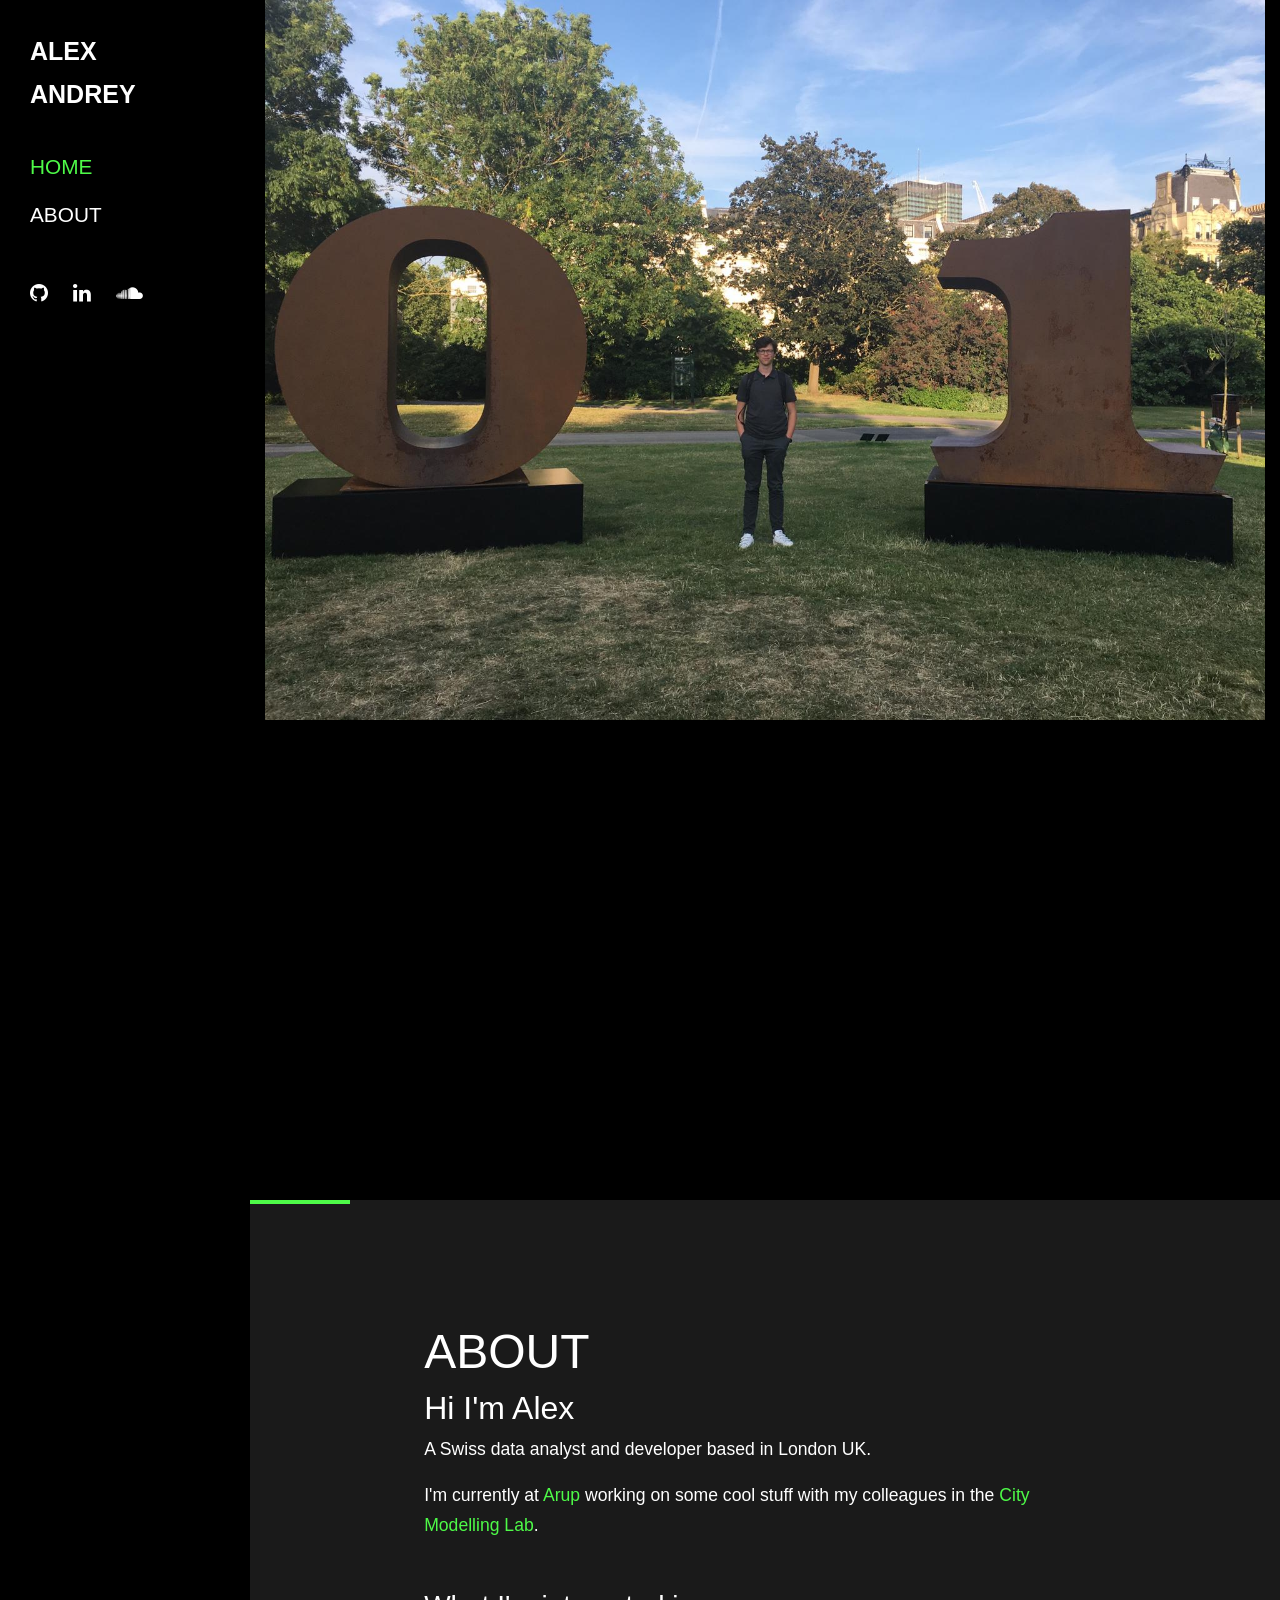
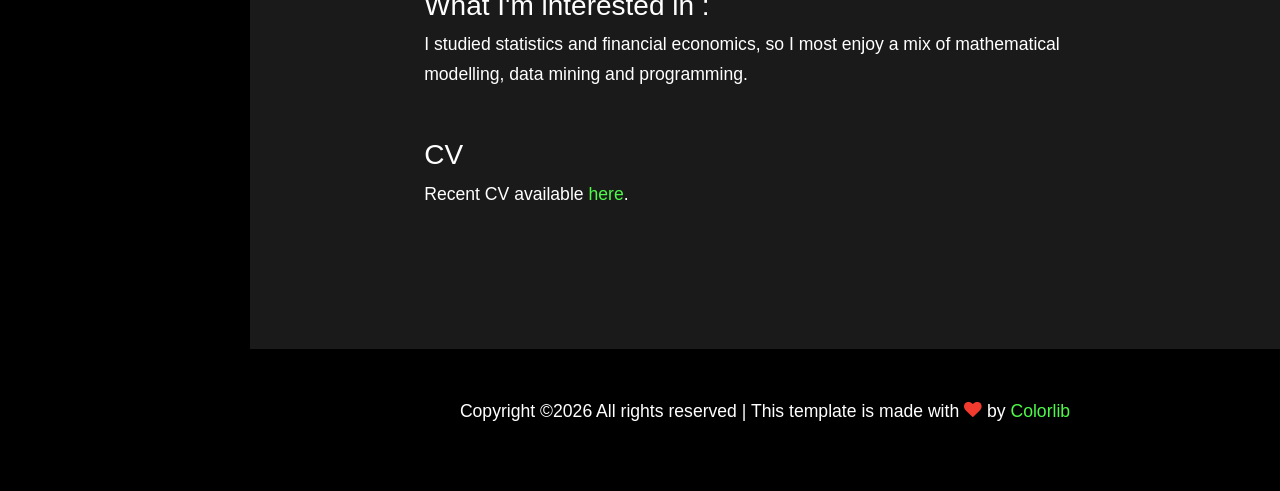
==== index.html @ 39842d53 "remove history" ====
<!DOCTYPE html>
<html lang="en">
  <head>
    
  <!-- Global site tag (gtag.js) - Google Analytics -->
  <script async src="https://www.googletagmanager.com/gtag/js?id=UA-168881771-1"></script>
  <script>
    window.dataLayer = window.dataLayer || [];
    function gtag(){dataLayer.push(arguments);}
    gtag('js', new Date());

    gtag('config', 'UA-168881771-1');
  </script>

    <title>Alex Andrey</title>
    <meta charset="utf-8">
    <meta name="viewport" content="width=device-width, initial-scale=1, shrink-to-fit=no">
  
    <link href="https://fonts.googleapis.com/css?family=Quicksand:300,400,500,700,900|Oswald:400,700" rel="stylesheet">
    
    <link rel="stylesheet" href="fonts/icomoon/style.css">

    <link rel="stylesheet" href="css/bootstrap.min.css">
    <link rel="stylesheet" href="css/magnific-popup.css">
    <link rel="stylesheet" href="css/jquery-ui.css">
    <!-- <link rel="stylesheet" href="css/owl.carousel.min.css"> -->
    <link rel="stylesheet" href="css/owl.theme.default.min.css">

    <link rel="stylesheet" href="css/bootstrap-datepicker.css">

    <link rel="stylesheet" href="fonts/flaticon/font/flaticon.css">

    <link rel="stylesheet" href="css/aos.css">
    <link rel="stylesheet" href="css/fancybox.min.css">

    <link rel="stylesheet" href="css/style.css">

  </head>
  <body data-spy="scroll" data-target=".site-navbar-target" data-offset="200">
  

  <div class="site-wrap">

  <div class="site-mobile-menu site-navbar-target">
    <div class="site-mobile-menu-header">
      <div class="site-mobile-menu-close mt-3">
        <span class="icon-close2 js-menu-toggle"></span>
      </div>
    </div>
    <div class="site-mobile-menu-body"></div>
  </div>

  <header class="header-bar d-flex d-lg-block align-items-center site-navbar-target" data-aos="fade-right">
    <div class="site-logo">
      <a href="index.html">Alex <br/>Andrey</a>
    </div>
    
    <div class="d-inline-block d-lg-none ml-md-0 ml-auto py-3" style="position: relative; top: 3px;"><a href="#" class="site-menu-toggle js-menu-toggle text-white"><span class="icon-menu h3"></span></a></div>

    <div class="main-menu">
      <ul class="js-clone-nav">
        <li><a href="#section-home" class="nav-link">Home</a></li>
        <li><a href="#section-about" class="nav-link">About</a></li>
        <!-- <li><a href="#section-projects" class="nav-link">Projects</a></li> -->
        <!-- <li><a href="music.html" class="nav-link">Music</a></li> -->
      </ul>
      <ul class="social js-clone-nav">
        <li><a href="https://github.com/alex-andrey"><span class="icon-github"></span></a></li>
        <li><a href="https://linkedin.com/in/alex-andrey-402"><span class="icon-linkedin"></span></a></li>
        <li><a href="https://soundcloud.com/alex-gva1"><span class="icon-soundcloud"></span></a></li>
      </ul>
    </div>
  </header> 

  <main class="main-content">
    <section class="site-section-hero bg-image img-fluid" style="background-image: url('images/me_large.JPG')" data-stellar-background-ratio="0.4" id="section-home">
        <div class="row justify-content-center align-items-center">
        </div>
      </section>


      <section class="site-section darken-bg" id="section-about">
        <div class="container">
          <div class="row justify-content-center">
            <div class="col-md-8">

              <h2 class="heading text-uppercase text-white" style="font-size: 3rem;">About</h2>
              <!-- <figure class="mb-5"><img src="images/me.JPG" alt="Image" class="img-fluid w-50 rounded"></figure> -->
              <!-- <div data-aos="fade-up"  data-aos-delay="0"> -->
              <h2 class="text-white">Hi I'm Alex</h2>
              <p>A Swiss data analyst and developer based in London UK.</p>
              <p>I'm currently at <a href="https://arup.com">Arup</a> working on some cool stuff with my colleagues in the <a href="https://medium.com/arupcitymodelling">City Modelling Lab</a>.</p>

              <h3 class="text-white mt-5">What I'm interested in :</h3>
              <p>I studied statistics and financial economics, so I most enjoy a mix of mathematical modelling, data mining and programming.</p>
              <p></p>


              <h3 class="text-white mt-5">CV</h3>
              <p>Recent CV available <a href="https://drive.google.com/open?id=1_7TAoI48FYavGQnTejraCmC-jVr9Dq-_">here</a>.</p>


              <!-- <h3 class="text-white mt-5">Contact</h3>
              <p><a href="#">Drop me an email</a>.</p> -->



              <!-- </div> -->
            </div>
          </div>
        </div>
      </section>




      <!-- <section class="site-section" id="section-projects">
        <div class="container">
          <div class="row justify-content-center">
            <div class="col-md-8">
              <div class="row">
                <h2 class="heading text-uppercase text-white"  data-aos="fade-up">Projects</h2>

                <div class="col-md-12 mb-4" data-aos="fade-up">
                  <div class="d-md-flex d-block blog-entry align-items-start">
                    <div>
                      <h2 class="mt-0 mb-2"><a href="https://github.com/alex-andrey">Alex GitHub project 1</a></h2>
                      <p>Description of cool project</p>
                    </div>
                  </div>
                </div>

                <div class="col-md-12 mb-4" data-aos="fade-up">
                  <div class="d-md-flex d-block blog-entry align-items-start">
                    <div>
                      <h2 class="mt-0 mb-2"><a href="https://github.com/alex-andrey">Alex GitHub project 2</a></h2>
                      <p>Description of cool project</p>
                    </div>
                  </div>
                </div>


              </div>
            </div>
          </div>
        </div>
      </section> -->



      <div class="row justify-content-center">
        <div class="col-md-12 text-center py-5">
          <p>
            <!-- Link back to Colorlib can't be removed. Template is licensed under CC BY 3.0. -->
            Copyright &copy;<script>document.write(new Date().getFullYear());</script> All rights reserved | This template is made with <i class="icon-heart text-danger" aria-hidden="true"></i> by <a href="https://colorlib.com" target="_blank" >Colorlib</a>
            <!-- Link back to Colorlib can't be removed. Template is licensed under CC BY 3.0. -->
            </p>
        </div>
      </div>
    </div>
  </main>

</div> <!-- .site-wrap -->

  <script src="js/jquery-3.3.1.min.js"></script>
  <script src="js/jquery-migrate-3.0.1.min.js"></script>
  <script src="js/jquery.easing.1.3.js"></script>
  <script src="js/jquery-ui.js"></script>
  <script src="js/popper.min.js"></script>
  <script src="js/bootstrap.min.js"></script>
  <script src="js/owl.carousel.min.js"></script>
  <script src="js/jquery.stellar.min.js"></script>
  <script src="js/jquery.countdown.min.js"></script>
  <script src="js/jquery.magnific-popup.min.js"></script>
  <script src="js/bootstrap-datepicker.min.js"></script>
  <script src="js/aos.js"></script>
  

  <script src="js/jquery.fancybox.min.js"></script>

  <script src="js/main.js"></script>
    
  </body>
</html>
---- fonts/icomoon/style.css ----
@font-face {
  font-family: 'icomoon';
  src:  url('fonts/icomoon.eot?10si43');
  src:  url('fonts/icomoon.eot?10si43#iefix') format('embedded-opentype'),
    url('fonts/icomoon.ttf?10si43') format('truetype'),
    url('fonts/icomoon.woff?10si43') format('woff'),
    url('fonts/icomoon.svg?10si43#icomoon') format('svg');
  font-weight: normal;
  font-style: normal;
}

[class^="icon-"], [class*=" icon-"] {
  /* use !important to prevent issues with browser extensions that change fonts */
  font-family: 'icomoon' !important;
  speak: none;
  font-style: normal;
  font-weight: normal;
  font-variant: normal;
  text-transform: none;
  line-height: 1;

  /* Better Font Rendering =========== */
  -webkit-font-smoothing: antialiased;
  -moz-osx-font-smoothing: grayscale;
}

.icon-asterisk:before {
  content: "\f069";
}
.icon-plus:before {
  content: "\f067";
}
.icon-question:before {
  content: "\f128";
}
.icon-minus:before {
  content: "\f068";
}
.icon-glass:before {
  content: "\f000";
}
.icon-music:before {
  content: "\f001";
}
.icon-search:before {
  content: "\f002";
}
.icon-envelope-o:before {
  content: "\f003";
}
.icon-heart:before {
  content: "\f004";
}
.icon-star:before {
  content: "\f005";
}
.icon-star-o:before {
  content: "\f006";
}
.icon-user:before {
  content: "\f007";
}
.icon-film:before {
  content: "\f008";
}
.icon-th-large:before {
  content: "\f009";
}
.icon-th:before {
  content: "\f00a";
}
.icon-th-list:before {
  content: "\f00b";
}
.icon-check:before {
  content: "\f00c";
}
.icon-close:before {
  content: "\f00d";
}
.icon-remove:before {
  content: "\f00d";
}
.icon-times:before {
  content: "\f00d";
}
.icon-search-plus:before {
  content: "\f00e";
}
.icon-search-minus:before {
  content: "\f010";
}
.icon-power-off:before {
  content: "\f011";
}
.icon-signal:before {
  content: "\f012";
}
.icon-cog:before {
  content: "\f013";
}
.icon-gear:before {
  content: "\f013";
}
.icon-trash-o:before {
  content: "\f014";
}
.icon-home:before {
  content: "\f015";
}
.icon-file-o:before {
  content: "\f016";
}
.icon-clock-o:before {
  content: "\f017";
}
.icon-road:before {
  content: "\f018";
}
.icon-download:before {
  content: "\f019";
}
.icon-arrow-circle-o-down:before {
  content: "\f01a";
}
.icon-arrow-circle-o-up:before {
  content: "\f01b";
}
.icon-inbox:before {
  content: "\f01c";
}
.icon-play-circle-o:before {
  content: "\f01d";
}
.icon-repeat:before {
  content: "\f01e";
}
.icon-rotate-right:before {
  content: "\f01e";
}
.icon-refresh:before {
  content: "\f021";
}
.icon-list-alt:before {
  content: "\f022";
}
.icon-lock:before {
  content: "\f023";
}
.icon-flag:before {
  content: "\f024";
}
.icon-headphones:before {
  content: "\f025";
}
.icon-volume-off:before {
  content: "\f026";
}
.icon-volume-down:before {
  content: "\f027";
}
.icon-volume-up:before {
  content: "\f028";
}
.icon-qrcode:before {
  content: "\f029";
}
.icon-barcode:before {
  content: "\f02a";
}
.icon-tag:before {
  content: "\f02b";
}
.icon-tags:before {
  content: "\f02c";
}
.icon-book:before {
  content: "\f02d";
}
.icon-bookmark:before {
  content: "\f02e";
}
.icon-print:before {
  content: "\f02f";
}
.icon-camera:before {
  content: "\f030";
}
.icon-font:before {
  content: "\f031";
}
.icon-bold:before {
  content: "\f032";
}
.icon-italic:before {
  content: "\f033";
}
.icon-text-height:before {
  content: "\f034";
}
.icon-text-width:before {
  content: "\f035";
}
.icon-align-left:before {
  content: "\f036";
}
.icon-align-center:before {
  content: "\f037";
}
.icon-align-right:before {
  content: "\f038";
}
.icon-align-justify:before {
  content: "\f039";
}
.icon-list:before {
  content: "\f03a";
}
.icon-dedent:before {
  content: "\f03b";
}
.icon-outdent:before {
  content: "\f03b";
}
.icon-indent:before {
  content: "\f03c";
}
.icon-video-camera:before {
  content: "\f03d";
}
.icon-image:before {
  content: "\f03e";
}
.icon-photo:before {
  content: "\f03e";
}
.icon-picture-o:before {
  content: "\f03e";
}
.icon-pencil:before {
  content: "\f040";
}
.icon-map-marker:before {
  content: "\f041";
}
.icon-adjust:before {
  content: "\f042";
}
.icon-tint:before {
  content: "\f043";
}
.icon-edit:before {
  content: "\f044";
}
.icon-pencil-square-o:before {
  content: "\f044";
}
.icon-share-square-o:before {
  content: "\f045";
}
.icon-check-square-o:before {
  content: "\f046";
}
.icon-arrows:before {
  content: "\f047";
}
.icon-step-backward:before {
  content: "\f048";
}
.icon-fast-backward:before {
  content: "\f049";
}
.icon-backward:before {
  content: "\f04a";
}
.icon-play:before {
  content: "\f04b";
}
.icon-pause:before {
  content: "\f04c";
}
.icon-stop:before {
  content: "\f04d";
}
.icon-forward:before {
  content: "\f04e";
}
.icon-fast-forward:before {
  content: "\f050";
}
.icon-step-forward:before {
  content: "\f051";
}
.icon-eject:before {
  content: "\f052";
}
.icon-chevron-left:before {
  content: "\f053";
}
.icon-chevron-right:before {
  content: "\f054";
}
.icon-plus-circle:before {
  content: "\f055";
}
.icon-minus-circle:before {
  content: "\f056";
}
.icon-times-circle:before {
  content: "\f057";
}
.icon-check-circle:before {
  content: "\f058";
}
.icon-question-circle:before {
  content: "\f059";
}
.icon-info-circle:before {
  content: "\f05a";
}
.icon-crosshairs:before {
  content: "\f05b";
}
.icon-times-circle-o:before {
  content: "\f05c";
}
.icon-check-circle-o:before {
  content: "\f05d";
}
.icon-ban:before {
  content: "\f05e";
}
.icon-arrow-left:before {
  content: "\f060";
}
.icon-arrow-right:before {
  content: "\f061";
}
.icon-arrow-up:before {
  content: "\f062";
}
.icon-arrow-down:before {
  content: "\f063";
}
.icon-mail-forward:before {
  content: "\f064";
}
.icon-share:before {
  content: "\f064";
}
.icon-expand:before {
  content: "\f065";
}
.icon-compress:before {
  content: "\f066";
}
.icon-exclamation-circle:before {
  content: "\f06a";
}
.icon-gift:before {
  content: "\f06b";
}
.icon-leaf:before {
  content: "\f06c";
}
.icon-fire:before {
  content: "\f06d";
}
.icon-eye:before {
  content: "\f06e";
}
.icon-eye-slash:before {
  content: "\f070";
}
.icon-exclamation-triangle:before {
  content: "\f071";
}
.icon-warning:before {
  content: "\f071";
}
.icon-plane:before {
  content: "\f072";
}
.icon-calendar:before {
  content: "\f073";
}
.icon-random:before {
  content: "\f074";
}
.icon-comment:before {
  content: "\f075";
}
.icon-magnet:before {
  content: "\f076";
}
.icon-chevron-up:before {
  content: "\f077";
}
.icon-chevron-down:before {
  content: "\f078";
}
.icon-retweet:before {
  content: "\f079";
}
.icon-shopping-cart:before {
  content: "\f07a";
}
.icon-folder:before {
  content: "\f07b";
}
.icon-folder-open:before {
  content: "\f07c";
}
.icon-arrows-v:before {
  content: "\f07d";
}
.icon-arrows-h:before {
  content: "\f07e";
}
.icon-bar-chart:before {
  content: "\f080";
}
.icon-bar-chart-o:before {
  content: "\f080";
}
.icon-twitter-square:before {
  content: "\f081";
}
.icon-facebook-square:before {
  content: "\f082";
}
.icon-camera-retro:before {
  content: "\f083";
}
.icon-key:before {
  content: "\f084";
}
.icon-cogs:before {
  content: "\f085";
}
.icon-gears:before {
  content: "\f085";
}
.icon-comments:before {
  content: "\f086";
}
.icon-thumbs-o-up:before {
  content: "\f087";
}
.icon-thumbs-o-down:before {
  content: "\f088";
}
.icon-star-half:before {
  content: "\f089";
}
.icon-heart-o:before {
  content: "\f08a";
}
.icon-sign-out:before {
  content: "\f08b";
}
.icon-linkedin-square:before {
  content: "\f08c";
}
.icon-thumb-tack:before {
  content: "\f08d";
}
.icon-external-link:before {
  content: "\f08e";
}
.icon-sign-in:before {
  content: "\f090";
}
.icon-trophy:before {
  content: "\f091";
}
.icon-github-square:before {
  content: "\f092";
}
.icon-upload:before {
  content: "\f093";
}
.icon-lemon-o:before {
  content: "\f094";
}
.icon-phone:before {
  content: "\f095";
}
.icon-square-o:before {
  content: "\f096";
}
.icon-bookmark-o:before {
  content: "\f097";
}
.icon-phone-square:before {
  content: "\f098";
}
.icon-twitter:before {
  content: "\f099";
}
.icon-facebook:before {
  content: "\f09a";
}
.icon-facebook-f:before {
  content: "\f09a";
}
.icon-github:before {
  content: "\f09b";
}
.icon-unlock:before {
  content: "\f09c";
}
.icon-credit-card:before {
  content: "\f09d";
}
.icon-feed:before {
  content: "\f09e";
}
.icon-rss:before {
  content: "\f09e";
}
.icon-hdd-o:before {
  content: "\f0a0";
}
.icon-bullhorn:before {
  content: "\f0a1";
}
.icon-bell-o:before {
  content: "\f0a2";
}
.icon-certificate:before {
  content: "\f0a3";
}
.icon-hand-o-right:before {
  content: "\f0a4";
}
.icon-hand-o-left:before {
  content: "\f0a5";
}
.icon-hand-o-up:before {
  content: "\f0a6";
}
.icon-hand-o-down:before {
  content: "\f0a7";
}
.icon-arrow-circle-left:before {
  content: "\f0a8";
}
.icon-arrow-circle-right:before {
  content: "\f0a9";
}
.icon-arrow-circle-up:before {
  content: "\f0aa";
}
.icon-arrow-circle-down:before {
  content: "\f0ab";
}
.icon-globe:before {
  content: "\f0ac";
}
.icon-wrench:before {
  content: "\f0ad";
}
.icon-tasks:before {
  content: "\f0ae";
}
.icon-filter:before {
  content: "\f0b0";
}
.icon-briefcase:before {
  content: "\f0b1";
}
.icon-arrows-alt:before {
  content: "\f0b2";
}
.icon-group:before {
  content: "\f0c0";
}
.icon-users:before {
  content: "\f0c0";
}
.icon-chain:before {
  content: "\f0c1";
}
.icon-link:before {
  content: "\f0c1";
}
.icon-cloud:before {
  content: "\f0c2";
}
.icon-flask:before {
  content: "\f0c3";
}
.icon-cut:before {
  content: "\f0c4";
}
.icon-scissors:before {
  content: "\f0c4";
}
.icon-copy:before {
  content: "\f0c5";
}
.icon-files-o:before {
  content: "\f0c5";
}
.icon-paperclip:before {
  content: "\f0c6";
}
.icon-floppy-o:before {
  content: "\f0c7";
}
.icon-save:before {
  content: "\f0c7";
}
.icon-square:before {
  content: "\f0c8";
}
.icon-bars:before {
  content: "\f0c9";
}
.icon-navicon:before {
  content: "\f0c9";
}
.icon-reorder:before {
  content: "\f0c9";
}
.icon-list-ul:before {
  content: "\f0ca";
}
.icon-list-ol:before {
  content: "\f0cb";
}
.icon-strikethrough:before {
  content: "\f0cc";
}
.icon-underline:before {
  content: "\f0cd";
}
.icon-table:before {
  content: "\f0ce";
}
.icon-magic:before {
  content: "\f0d0";
}
.icon-truck:before {
  content: "\f0d1";
}
.icon-pinterest:before {
  content: "\f0d2";
}
.icon-pinterest-square:before {
  content: "\f0d3";
}
.icon-google-plus-square:before {
  content: "\f0d4";
}
.icon-google-plus:before {
  content: "\f0d5";
}
.icon-money:before {
  content: "\f0d6";
}
.icon-caret-down:before {
  content: "\f0d7";
}
.icon-caret-up:before {
  content: "\f0d8";
}
.icon-caret-left:before {
  content: "\f0d9";
}
.icon-caret-right:before {
  content: "\f0da";
}
.icon-columns:before {
  content: "\f0db";
}
.icon-sort:before {
  content: "\f0dc";
}
.icon-unsorted:before {
  content: "\f0dc";
}
.icon-sort-desc:before {
  content: "\f0dd";
}
.icon-sort-down:before {
  content: "\f0dd";
}
.icon-sort-asc:before {
  content: "\f0de";
}
.icon-sort-up:before {
  content: "\f0de";
}
.icon-envelope:before {
  content: "\f0e0";
}
.icon-linkedin:before {
  content: "\f0e1";
}
.icon-rotate-left:before {
  content: "\f0e2";
}
.icon-undo:before {
  content: "\f0e2";
}
.icon-gavel:before {
  content: "\f0e3";
}
.icon-legal:before {
  content: "\f0e3";
}
.icon-dashboard:before {
  content: "\f0e4";
}
.icon-tachometer:before {
  content: "\f0e4";
}
.icon-comment-o:before {
  content: "\f0e5";
}
.icon-comments-o:before {
  content: "\f0e6";
}
.icon-bolt:before {
  content: "\f0e7";
}
.icon-flash:before {
  content: "\f0e7";
}
.icon-sitemap:before {
  content: "\f0e8";
}
.icon-umbrella:before {
  content: "\f0e9";
}
.icon-clipboard:before {
  content: "\f0ea";
}
.icon-paste:before {
  content: "\f0ea";
}
.icon-lightbulb-o:before {
  content: "\f0eb";
}
.icon-exchange:before {
  content: "\f0ec";
}
.icon-cloud-download:before {
  content: "\f0ed";
}
.icon-cloud-upload:before {
  content: "\f0ee";
}
.icon-user-md:before {
  content: "\f0f0";
}
.icon-stethoscope:before {
  content: "\f0f1";
}
.icon-suitcase:before {
  content: "\f0f2";
}
.icon-bell:before {
  content: "\f0f3";
}
.icon-coffee:before {
  content: "\f0f4";
}
.icon-cutlery:before {
  content: "\f0f5";
}
.icon-file-text-o:before {
  content: "\f0f6";
}
.icon-building-o:before {
  content: "\f0f7";
}
.icon-hospital-o:before {
  content: "\f0f8";
}
.icon-ambulance:before {
  content: "\f0f9";
}
.icon-medkit:before {
  content: "\f0fa";
}
.icon-fighter-jet:before {
  content: "\f0fb";
}
.icon-beer:before {
  content: "\f0fc";
}
.icon-h-square:before {
  content: "\f0fd";
}
.icon-plus-square:before {
  content: "\f0fe";
}
.icon-angle-double-left:before {
  content: "\f100";
}
.icon-angle-double-right:before {
  content: "\f101";
}
.icon-angle-double-up:before {
  content: "\f102";
}
.icon-angle-double-down:before {
  content: "\f103";
}
.icon-angle-left:before {
  content: "\f104";
}
.icon-angle-right:before {
  content: "\f105";
}
.icon-angle-up:before {
  content: "\f106";
}
.icon-angle-down:before {
  content: "\f107";
}
.icon-desktop:before {
  content: "\f108";
}
.icon-laptop:before {
  content: "\f109";
}
.icon-tablet:before {
  content: "\f10a";
}
.icon-mobile:before {
  content: "\f10b";
}
.icon-mobile-phone:before {
  content: "\f10b";
}
.icon-circle-o:before {
  content: "\f10c";
}
.icon-quote-left:before {
  content: "\f10d";
}
.icon-quote-right:before {
  content: "\f10e";
}
.icon-spinner:before {
  content: "\f110";
}
.icon-circle:before {
  content: "\f111";
}
.icon-mail-reply:before {
  content: "\f112";
}
.icon-reply:before {
  content: "\f112";
}
.icon-github-alt:before {
  content: "\f113";
}
.icon-folder-o:before {
  content: "\f114";
}
.icon-folder-open-o:before {
  content: "\f115";
}
.icon-smile-o:before {
  content: "\f118";
}
.icon-frown-o:before {
  content: "\f119";
}
.icon-meh-o:before {
  content: "\f11a";
}
.icon-gamepad:before {
  content: "\f11b";
}
.icon-keyboard-o:before {
  content: "\f11c";
}
.icon-flag-o:before {
  content: "\f11d";
}
.icon-flag-checkered:before {
  content: "\f11e";
}
.icon-terminal:before {
  content: "\f120";
}
.icon-code:before {
  content: "\f121";
}
.icon-mail-reply-all:before {
  content: "\f122";
}
.icon-reply-all:before {
  content: "\f122";
}
.icon-star-half-empty:before {
  content: "\f123";
}
.icon-star-half-full:before {
  content: "\f123";
}
.icon-star-half-o:before {
  content: "\f123";
}
.icon-location-arrow:before {
  content: "\f124";
}
.icon-crop:before {
  content: "\f125";
}
.icon-code-fork:before {
  content: "\f126";
}
.icon-chain-broken:before {
  content: "\f127";
}
.icon-unlink:before {
  content: "\f127";
}
.icon-info:before {
  content: "\f129";
}
.icon-exclamation:before {
  content: "\f12a";
}
.icon-superscript:before {
  content: "\f12b";
}
.icon-subscript:before {
  content: "\f12c";
}
.icon-eraser:before {
  content: "\f12d";
}
.icon-puzzle-piece:before {
  content: "\f12e";
}
.icon-microphone:before {
  content: "\f130";
}
.icon-microphone-slash:before {
  content: "\f131";
}
.icon-shield:before {
  content: "\f132";
}
.icon-calendar-o:before {
  content: "\f133";
}
.icon-fire-extinguisher:before {
  content: "\f134";
}
.icon-rocket:before {
  content: "\f135";
}
.icon-maxcdn:before {
  content: "\f136";
}
.icon-chevron-circle-left:before {
  content: "\f137";
}
.icon-chevron-circle-right:before {
  content: "\f138";
}
.icon-chevron-circle-up:before {
  content: "\f139";
}
.icon-chevron-circle-down:before {
  content: "\f13a";
}
.icon-html5:before {
  content: "\f13b";
}
.icon-css3:before {
  content: "\f13c";
}
.icon-anchor:before {
  content: "\f13d";
}
.icon-unlock-alt:before {
  content: "\f13e";
}
.icon-bullseye:before {
  content: "\f140";
}
.icon-ellipsis-h:before {
  content: "\f141";
}
.icon-ellipsis-v:before {
  content: "\f142";
}
.icon-rss-square:before {
  content: "\f143";
}
.icon-play-circle:before {
  content: "\f144";
}
.icon-ticket:before {
  content: "\f145";
}
.icon-minus-square:before {
  content: "\f146";
}
.icon-minus-square-o:before {
  content: "\f147";
}
.icon-level-up:before {
  content: "\f148";
}
.icon-level-down:before {
  content: "\f149";
}
.icon-check-square:before {
  content: "\f14a";
}
.icon-pencil-square:before {
  content: "\f14b";
}
.icon-external-link-square:before {
  content: "\f14c";
}
.icon-share-square:before {
  content: "\f14d";
}
.icon-compass:before {
  content: "\f14e";
}
.icon-caret-square-o-down:before {
  content: "\f150";
}
.icon-toggle-down:before {
  content: "\f150";
}
.icon-caret-square-o-up:before {
  content: "\f151";
}
.icon-toggle-up:before {
  content: "\f151";
}
.icon-caret-square-o-right:before {
  content: "\f152";
}
.icon-toggle-right:before {
  content: "\f152";
}
.icon-eur:before {
  content: "\f153";
}
.icon-euro:before {
  content: "\f153";
}
.icon-gbp:before {
  content: "\f154";
}
.icon-dollar:before {
  content: "\f155";
}
.icon-usd:before {
  content: "\f155";
}
.icon-inr:before {
  content: "\f156";
}
.icon-rupee:before {
  content: "\f156";
}
.icon-cny:before {
  content: "\f157";
}
.icon-jpy:before {
  content: "\f157";
}
.icon-rmb:before {
  content: "\f157";
}
.icon-yen:before {
  content: "\f157";
}
.icon-rouble:before {
  content: "\f158";
}
.icon-rub:before {
  content: "\f158";
}
.icon-ruble:before {
  content: "\f158";
}
.icon-krw:before {
  content: "\f159";
}
.icon-won:before {
  content: "\f159";
}
.icon-bitcoin:before {
  content: "\f15a";
}
.icon-btc:before {
  content: "\f15a";
}
.icon-file:before {
  content: "\f15b";
}
.icon-file-text:before {
  content: "\f15c";
}
.icon-sort-alpha-asc:before {
  content: "\f15d";
}
.icon-sort-alpha-desc:before {
  content: "\f15e";
}
.icon-sort-amount-asc:before {
  content: "\f160";
}
.icon-sort-amount-desc:before {
  content: "\f161";
}
.icon-sort-numeric-asc:before {
  content: "\f162";
}
.icon-sort-numeric-desc:before {
  content: "\f163";
}
.icon-thumbs-up:before {
  content: "\f164";
}
.icon-thumbs-down:before {
  content: "\f165";
}
.icon-youtube-square:before {
  content: "\f166";
}
.icon-youtube:before {
  content: "\f167";
}
.icon-xing:before {
  content: "\f168";
}
.icon-xing-square:before {
  content: "\f169";
}
.icon-youtube-play:before {
  content: "\f16a";
}
.icon-dropbox:before {
  content: "\f16b";
}
.icon-stack-overflow:before {
  content: "\f16c";
}
.icon-instagram:before {
  content: "\f16d";
}
.icon-flickr:before {
  content: "\f16e";
}
.icon-adn:before {
  content: "\f170";
}
.icon-bitbucket:before {
  content: "\f171";
}
.icon-bitbucket-square:before {
  content: "\f172";
}
.icon-tumblr:before {
  content: "\f173";
}
.icon-tumblr-square:before {
  content: "\f174";
}
.icon-long-arrow-down:before {
  content: "\f175";
}
.icon-long-arrow-up:before {
  content: "\f176";
}
.icon-long-arrow-left:before {
  content: "\f177";
}
.icon-long-arrow-right:before {
  content: "\f178";
}
.icon-apple:before {
  content: "\f179";
}
.icon-windows:before {
  content: "\f17a";
}
.icon-android:before {
  content: "\f17b";
}
.icon-linux:before {
  content: "\f17c";
}
.icon-dribbble:before {
  content: "\f17d";
}
.icon-skype:before {
  content: "\f17e";
}
.icon-foursquare:before {
  content: "\f180";
}
.icon-trello:before {
  content: "\f181";
}
.icon-female:before {
  content: "\f182";
}
.icon-male:before {
  content: "\f183";
}
.icon-gittip:before {
  content: "\f184";
}
.icon-gratipay:before {
  content: "\f184";
}
.icon-sun-o:before {
  content: "\f185";
}
.icon-moon-o:before {
  content: "\f186";
}
.icon-archive:before {
  content: "\f187";
}
.icon-bug:before {
  content: "\f188";
}
.icon-vk:before {
  content: "\f189";
}
.icon-weibo:before {
  content: "\f18a";
}
.icon-renren:before {
  content: "\f18b";
}
.icon-pagelines:before {
  content: "\f18c";
}
.icon-stack-exchange:before {
  content: "\f18d";
}
.icon-arrow-circle-o-right:before {
  content: "\f18e";
}
.icon-arrow-circle-o-left:before {
  content: "\f190";
}
.icon-caret-square-o-left:before {
  content: "\f191";
}
.icon-toggle-left:before {
  content: "\f191";
}
.icon-dot-circle-o:before {
  content: "\f192";
}
.icon-wheelchair:before {
  content: "\f193";
}
.icon-vimeo-square:before {
  content: "\f194";
}
.icon-try:before {
  content: "\f195";
}
.icon-turkish-lira:before {
  content: "\f195";
}
.icon-plus-square-o:before {
  content: "\f196";
}
.icon-space-shuttle:before {
  content: "\f197";
}
.icon-slack:before {
  content: "\f198";
}
.icon-envelope-square:before {
  content: "\f199";
}
.icon-wordpress:before {
  content: "\f19a";
}
.icon-openid:before {
  content: "\f19b";
}
.icon-bank:before {
  content: "\f19c";
}
.icon-institution:before {
  content: "\f19c";
}
.icon-university:before {
  content: "\f19c";
}
.icon-graduation-cap:before {
  content: "\f19d";
}
.icon-mortar-board:before {
  content: "\f19d";
}
.icon-yahoo:before {
  content: "\f19e";
}
.icon-google:before {
  content: "\f1a0";
}
.icon-reddit:before {
  content: "\f1a1";
}
.icon-reddit-square:before {
  content: "\f1a2";
}
.icon-stumbleupon-circle:before {
  content: "\f1a3";
}
.icon-stumbleupon:before {
  content: "\f1a4";
}
.icon-delicious:before {
  content: "\f1a5";
}
.icon-digg:before {
  content: "\f1a6";
}
.icon-pied-piper-pp:before {
  content: "\f1a7";
}
.icon-pied-piper-alt:before {
  content: "\f1a8";
}
.icon-drupal:before {
  content: "\f1a9";
}
.icon-joomla:before {
  content: "\f1aa";
}
.icon-language:before {
  content: "\f1ab";
}
.icon-fax:before {
  content: "\f1ac";
}
.icon-building:before {
  content: "\f1ad";
}
.icon-child:before {
  content: "\f1ae";
}
.icon-paw:before {
  content: "\f1b0";
}
.icon-spoon:before {
  content: "\f1b1";
}
.icon-cube:before {
  content: "\f1b2";
}
.icon-cubes:before {
  content: "\f1b3";
}
.icon-behance:before {
  content: "\f1b4";
}
.icon-behance-square:before {
  content: "\f1b5";
}
.icon-steam:before {
  content: "\f1b6";
}
.icon-steam-square:before {
  content: "\f1b7";
}
.icon-recycle:before {
  content: "\f1b8";
}
.icon-automobile:before {
  content: "\f1b9";
}
.icon-car:before {
  content: "\f1b9";
}
.icon-cab:before {
  content: "\f1ba";
}
.icon-taxi:before {
  content: "\f1ba";
}
.icon-tree:before {
  content: "\f1bb";
}
.icon-spotify:before {
  content: "\f1bc";
}
.icon-deviantart:before {
  content: "\f1bd";
}
.icon-soundcloud:before {
  content: "\f1be";
}
.icon-database:before {
  content: "\f1c0";
}
.icon-file-pdf-o:before {
  content: "\f1c1";
}
.icon-file-word-o:before {
  content: "\f1c2";
}
.icon-file-excel-o:before {
  content: "\f1c3";
}
.icon-file-powerpoint-o:before {
  content: "\f1c4";
}
.icon-file-image-o:before {
  content: "\f1c5";
}
.icon-file-photo-o:before {
  content: "\f1c5";
}
.icon-file-picture-o:before {
  content: "\f1c5";
}
.icon-file-archive-o:before {
  content: "\f1c6";
}
.icon-file-zip-o:before {
  content: "\f1c6";
}
.icon-file-audio-o:before {
  content: "\f1c7";
}
.icon-file-sound-o:before {
  content: "\f1c7";
}
.icon-file-movie-o:before {
  content: "\f1c8";
}
.icon-file-video-o:before {
  content: "\f1c8";
}
.icon-file-code-o:before {
  content: "\f1c9";
}
.icon-vine:before {
  content: "\f1ca";
}
.icon-codepen:before {
  content: "\f1cb";
}
.icon-jsfiddle:before {
  content: "\f1cc";
}
.icon-life-bouy:before {
  content: "\f1cd";
}
.icon-life-buoy:before {
  content: "\f1cd";
}
.icon-life-ring:before {
  content: "\f1cd";
}
.icon-life-saver:before {
  content: "\f1cd";
}
.icon-support:before {
  content: "\f1cd";
}
.icon-circle-o-notch:before {
  content: "\f1ce";
}
.icon-ra:before {
  content: "\f1d0";
}
.icon-rebel:before {
  content: "\f1d0";
}
.icon-resistance:before {
  content: "\f1d0";
}
.icon-empire:before {
  content: "\f1d1";
}
.icon-ge:before {
  content: "\f1d1";
}
.icon-git-square:before {
  content: "\f1d2";
}
.icon-git:before {
  content: "\f1d3";
}
.icon-hacker-news:before {
  content: "\f1d4";
}
.icon-y-combinator-square:before {
  content: "\f1d4";
}
.icon-yc-square:before {
  content: "\f1d4";
}
.icon-tencent-weibo:before {
  content: "\f1d5";
}
.icon-qq:before {
  content: "\f1d6";
}
.icon-wechat:before {
  content: "\f1d7";
}
.icon-weixin:before {
  content: "\f1d7";
}
.icon-paper-plane:before {
  content: "\f1d8";
}
.icon-send:before {
  content: "\f1d8";
}
.icon-paper-plane-o:before {
  content: "\f1d9";
}
.icon-send-o:before {
  content: "\f1d9";
}
.icon-history:before {
  content: "\f1da";
}
.icon-circle-thin:before {
  content: "\f1db";
}
.icon-header:before {
  content: "\f1dc";
}
.icon-paragraph:before {
  content: "\f1dd";
}
.icon-sliders:before {
  content: "\f1de";
}
.icon-share-alt:before {
  content: "\f1e0";
}
.icon-share-alt-square:before {
  content: "\f1e1";
}
.icon-bomb:before {
  content: "\f1e2";
}
.icon-futbol-o:before {
  content: "\f1e3";
}
.icon-soccer-ball-o:before {
  content: "\f1e3";
}
.icon-tty:before {
  content: "\f1e4";
}
.icon-binoculars:before {
  content: "\f1e5";
}
.icon-plug:before {
  content: "\f1e6";
}
.icon-slideshare:before {
  content: "\f1e7";
}
.icon-twitch:before {
  content: "\f1e8";
}
.icon-yelp:before {
  content: "\f1e9";
}
.icon-newspaper-o:before {
  content: "\f1ea";
}
.icon-wifi:before {
  content: "\f1eb";
}
.icon-calculator:before {
  content: "\f1ec";
}
.icon-paypal:before {
  content: "\f1ed";
}
.icon-google-wallet:before {
  content: "\f1ee";
}
.icon-cc-visa:before {
  content: "\f1f0";
}
.icon-cc-mastercard:before {
  content: "\f1f1";
}
.icon-cc-discover:before {
  content: "\f1f2";
}
.icon-cc-amex:before {
  content: "\f1f3";
}
.icon-cc-paypal:before {
  content: "\f1f4";
}
.icon-cc-stripe:before {
  content: "\f1f5";
}
.icon-bell-slash:before {
  content: "\f1f6";
}
.icon-bell-slash-o:before {
  content: "\f1f7";
}
.icon-trash:before {
  content: "\f1f8";
}
.icon-copyright:before {
  content: "\f1f9";
}
.icon-at:before {
  content: "\f1fa";
}
.icon-eyedropper:before {
  content: "\f1fb";
}
.icon-paint-brush:before {
  content: "\f1fc";
}
.icon-birthday-cake:before {
  content: "\f1fd";
}
.icon-area-chart:before {
  content: "\f1fe";
}
.icon-pie-chart:before {
  content: "\f200";
}
.icon-line-chart:before {
  content: "\f201";
}
.icon-lastfm:before {
  content: "\f202";
}
.icon-lastfm-square:before {
  content: "\f203";
}
.icon-toggle-off:before {
  content: "\f204";
}
.icon-toggle-on:before {
  content: "\f205";
}
.icon-bicycle:before {
  content: "\f206";
}
.icon-bus:before {
  content: "\f207";
}
.icon-ioxhost:before {
  content: "\f208";
}
.icon-angellist:before {
  content: "\f209";
}
.icon-cc:before {
  content: "\f20a";
}
.icon-ils:before {
  content: "\f20b";
}
.icon-shekel:before {
  content: "\f20b";
}
.icon-sheqel:before {
  content: "\f20b";
}
.icon-meanpath:before {
  content: "\f20c";
}
.icon-buysellads:before {
  content: "\f20d";
}
.icon-connectdevelop:before {
  content: "\f20e";
}
.icon-dashcube:before {
  content: "\f210";
}
.icon-forumbee:before {
  content: "\f211";
}
.icon-leanpub:before {
  content: "\f212";
}
.icon-sellsy:before {
  content: "\f213";
}
.icon-shirtsinbulk:before {
  content: "\f214";
}
.icon-simplybuilt:before {
  content: "\f215";
}
.icon-skyatlas:before {
  content: "\f216";
}
.icon-cart-plus:before {
  content: "\f217";
}
.icon-cart-arrow-down:before {
  content: "\f218";
}
.icon-diamond:before {
  content: "\f219";
}
.icon-ship:before {
  content: "\f21a";
}
.icon-user-secret:before {
  content: "\f21b";
}
.icon-motorcycle:before {
  content: "\f21c";
}
.icon-street-view:before {
  content: "\f21d";
}
.icon-heartbeat:before {
  content: "\f21e";
}
.icon-venus:before {
  content: "\f221";
}
.icon-mars:before {
  content: "\f222";
}
.icon-mercury:before {
  content: "\f223";
}
.icon-intersex:before {
  content: "\f224";
}
.icon-transgender:before {
  content: "\f224";
}
.icon-transgender-alt:before {
  content: "\f225";
}
.icon-venus-double:before {
  content: "\f226";
}
.icon-mars-double:before {
  content: "\f227";
}
.icon-venus-mars:before {
  content: "\f228";
}
.icon-mars-stroke:before {
  content: "\f229";
}
.icon-mars-stroke-v:before {
  content: "\f22a";
}
.icon-mars-stroke-h:before {
  content: "\f22b";
}
.icon-neuter:before {
  content: "\f22c";
}
.icon-genderless:before {
  content: "\f22d";
}
.icon-facebook-official:before {
  content: "\f230";
}
.icon-pinterest-p:before {
  content: "\f231";
}
.icon-whatsapp:before {
  content: "\f232";
}
.icon-server:before {
  content: "\f233";
}
.icon-user-plus:before {
  content: "\f234";
}
.icon-user-times:before {
  content: "\f235";
}
.icon-bed:before {
  content: "\f236";
}
.icon-hotel:before {
  content: "\f236";
}
.icon-viacoin:before {
  content: "\f237";
}
.icon-train:before {
  content: "\f238";
}
.icon-subway:before {
  content: "\f239";
}
.icon-medium:before {
  content: "\f23a";
}
.icon-y-combinator:before {
  content: "\f23b";
}
.icon-yc:before {
  content: "\f23b";
}
.icon-optin-monster:before {
  content: "\f23c";
}
.icon-opencart:before {
  content: "\f23d";
}
.icon-expeditedssl:before {
  content: "\f23e";
}
.icon-battery:before {
  content: "\f240";
}
.icon-battery-4:before {
  content: "\f240";
}
.icon-battery-full:before {
  content: "\f240";
}
.icon-battery-3:before {
  content: "\f241";
}
.icon-battery-three-quarters:before {
  content: "\f241";
}
.icon-battery-2:before {
  content: "\f242";
}
.icon-battery-half:before {
  content: "\f242";
}
.icon-battery-1:before {
  content: "\f243";
}
.icon-battery-quarter:before {
  content: "\f243";
}
.icon-battery-0:before {
  content: "\f244";
}
.icon-battery-empty:before {
  content: "\f244";
}
.icon-mouse-pointer:before {
  content: "\f245";
}
.icon-i-cursor:before {
  content: "\f246";
}
.icon-object-group:before {
  content: "\f247";
}
.icon-object-ungroup:before {
  content: "\f248";
}
.icon-sticky-note:before {
  content: "\f249";
}
.icon-sticky-note-o:before {
  content: "\f24a";
}
.icon-cc-jcb:before {
  content: "\f24b";
}
.icon-cc-diners-club:before {
  content: "\f24c";
}
.icon-clone:before {
  content: "\f24d";
}
.icon-balance-scale:before {
  content: "\f24e";
}
.icon-hourglass-o:before {
  content: "\f250";
}
.icon-hourglass-1:before {
  content: "\f251";
}
.icon-hourglass-start:before {
  content: "\f251";
}
.icon-hourglass-2:before {
  content: "\f252";
}
.icon-hourglass-half:before {
  content: "\f252";
}
.icon-hourglass-3:before {
  content: "\f253";
}
.icon-hourglass-end:before {
  content: "\f253";
}
.icon-hourglass:before {
  content: "\f254";
}
.icon-hand-grab-o:before {
  content: "\f255";
}
.icon-hand-rock-o:before {
  content: "\f255";
}
.icon-hand-paper-o:before {
  content: "\f256";
}
.icon-hand-stop-o:before {
  content: "\f256";
}
.icon-hand-scissors-o:before {
  content: "\f257";
}
.icon-hand-lizard-o:before {
  content: "\f258";
}
.icon-hand-spock-o:before {
  content: "\f259";
}
.icon-hand-pointer-o:before {
  content: "\f25a";
}
.icon-hand-peace-o:before {
  content: "\f25b";
}
.icon-trademark:before {
  content: "\f25c";
}
.icon-registered:before {
  content: "\f25d";
}
.icon-creative-commons:before {
  content: "\f25e";
}
.icon-gg:before {
  content: "\f260";
}
.icon-gg-circle:before {
  content: "\f261";
}
.icon-tripadvisor:before {
  content: "\f262";
}
.icon-odnoklassniki:before {
  content: "\f263";
}
.icon-odnoklassniki-square:before {
  content: "\f264";
}
.icon-get-pocket:before {
  content: "\f265";
}
.icon-wikipedia-w:before {
  content: "\f266";
}
.icon-safari:before {
  content: "\f267";
}
.icon-chrome:before {
  content: "\f268";
}
.icon-firefox:before {
  content: "\f269";
}
.icon-opera:before {
  content: "\f26a";
}
.icon-internet-explorer:before {
  content: "\f26b";
}
.icon-television:before {
  content: "\f26c";
}
.icon-tv:before {
  content: "\f26c";
}
.icon-contao:before {
  content: "\f26d";
}
.icon-500px:before {
  content: "\f26e";
}
.icon-amazon:before {
  content: "\f270";
}
.icon-calendar-plus-o:before {
  content: "\f271";
}
.icon-calendar-minus-o:before {
  content: "\f272";
}
.icon-calendar-times-o:before {
  content: "\f273";
}
.icon-calendar-check-o:before {
  content: "\f274";
}
.icon-industry:before {
  content: "\f275";
}
.icon-map-pin:before {
  content: "\f276";
}
.icon-map-signs:before {
  content: "\f277";
}
.icon-map-o:before {
  content: "\f278";
}
.icon-map:before {
  content: "\f279";
}
.icon-commenting:before {
  content: "\f27a";
}
.icon-commenting-o:before {
  content: "\f27b";
}
.icon-houzz:before {
  content: "\f27c";
}
.icon-vimeo:before {
  content: "\f27d";
}
.icon-black-tie:before {
  content: "\f27e";
}
.icon-fonticons:before {
  content: "\f280";
}
.icon-reddit-alien:before {
  content: "\f281";
}
.icon-edge:before {
  content: "\f282";
}
.icon-credit-card-alt:before {
  content: "\f283";
}
.icon-codiepie:before {
  content: "\f284";
}
.icon-modx:before {
  content: "\f285";
}
.icon-fort-awesome:before {
  content: "\f286";
}
.icon-usb:before {
  content: "\f287";
}
.icon-product-hunt:before {
  content: "\f288";
}
.icon-mixcloud:before {
  content: "\f289";
}
.icon-scribd:before {
  content: "\f28a";
}
.icon-pause-circle:before {
  content: "\f28b";
}
.icon-pause-circle-o:before {
  content: "\f28c";
}
.icon-stop-circle:before {
  content: "\f28d";
}
.icon-stop-circle-o:before {
  content: "\f28e";
}
.icon-shopping-bag:before {
  content: "\f290";
}
.icon-shopping-basket:before {
  content: "\f291";
}
.icon-hashtag:before {
  content: "\f292";
}
.icon-bluetooth:before {
  content: "\f293";
}
.icon-bluetooth-b:before {
  content: "\f294";
}
.icon-percent:before {
  content: "\f295";
}
.icon-gitlab:before {
  content: "\f296";
}
.icon-wpbeginner:before {
  content: "\f297";
}
.icon-wpforms:before {
  content: "\f298";
}
.icon-envira:before {
  content: "\f299";
}
.icon-universal-access:before {
  content: "\f29a";
}
.icon-wheelchair-alt:before {
  content: "\f29b";
}
.icon-question-circle-o:before {
  content: "\f29c";
}
.icon-blind:before {
  content: "\f29d";
}
.icon-audio-description:before {
  content: "\f29e";
}
.icon-volume-control-phone:before {
  content: "\f2a0";
}
.icon-braille:before {
  content: "\f2a1";
}
.icon-assistive-listening-systems:before {
  content: "\f2a2";
}
.icon-american-sign-language-interpreting:before {
  content: "\f2a3";
}
.icon-asl-interpreting:before {
  content: "\f2a3";
}
.icon-deaf:before {
  content: "\f2a4";
}
.icon-deafness:before {
  content: "\f2a4";
}
.icon-hard-of-hearing:before {
  content: "\f2a4";
}
.icon-glide:before {
  content: "\f2a5";
}
.icon-glide-g:before {
  content: "\f2a6";
}
.icon-sign-language:before {
  content: "\f2a7";
}
.icon-signing:before {
  content: "\f2a7";
}
.icon-low-vision:before {
  content: "\f2a8";
}
.icon-viadeo:before {
  content: "\f2a9";
}
.icon-viadeo-square:before {
  content: "\f2aa";
}
.icon-snapchat:before {
  content: "\f2ab";
}
.icon-snapchat-ghost:before {
  content: "\f2ac";
}
.icon-snapchat-square:before {
  content: "\f2ad";
}
.icon-pied-piper:before {
  content: "\f2ae";
}
.icon-first-order:before {
  content: "\f2b0";
}
.icon-yoast:before {
  content: "\f2b1";
}
.icon-themeisle:before {
  content: "\f2b2";
}
.icon-google-plus-circle:before {
  content: "\f2b3";
}
.icon-google-plus-official:before {
  content: "\f2b3";
}
.icon-fa:before {
  content: "\f2b4";
}
.icon-font-awesome:before {
  content: "\f2b4";
}
.icon-handshake-o:before {
  content: "\f2b5";
}
.icon-envelope-open:before {
  content: "\f2b6";
}
.icon-envelope-open-o:before {
  content: "\f2b7";
}
.icon-linode:before {
  content: "\f2b8";
}
.icon-address-book:before {
  content: "\f2b9";
}
.icon-address-book-o:before {
  content: "\f2ba";
}
.icon-address-card:before {
  content: "\f2bb";
}
.icon-vcard:before {
  content: "\f2bb";
}
.icon-address-card-o:before {
  content: "\f2bc";
}
.icon-vcard-o:before {
  content: "\f2bc";
}
.icon-user-circle:before {
  content: "\f2bd";
}
.icon-user-circle-o:before {
  content: "\f2be";
}
.icon-user-o:before {
  content: "\f2c0";
}
.icon-id-badge:before {
  content: "\f2c1";
}
.icon-drivers-license:before {
  content: "\f2c2";
}
.icon-id-card:before {
  content: "\f2c2";
}
.icon-drivers-license-o:before {
  content: "\f2c3";
}
.icon-id-card-o:before {
  content: "\f2c3";
}
.icon-quora:before {
  content: "\f2c4";
}
.icon-free-code-camp:before {
  content: "\f2c5";
}
.icon-telegram:before {
  content: "\f2c6";
}
.icon-thermometer:before {
  content: "\f2c7";
}
.icon-thermometer-4:before {
  content: "\f2c7";
}
.icon-thermometer-full:before {
  content: "\f2c7";
}
.icon-thermometer-3:before {
  content: "\f2c8";
}
.icon-thermometer-three-quarters:before {
  content: "\f2c8";
}
.icon-thermometer-2:before {
  content: "\f2c9";
}
.icon-thermometer-half:before {
  content: "\f2c9";
}
.icon-thermometer-1:before {
  content: "\f2ca";
}
.icon-thermometer-quarter:before {
  content: "\f2ca";
}
.icon-thermometer-0:before {
  content: "\f2cb";
}
.icon-thermometer-empty:before {
  content: "\f2cb";
}
.icon-shower:before {
  content: "\f2cc";
}
.icon-bath:before {
  content: "\f2cd";
}
.icon-bathtub:before {
  content: "\f2cd";
}
.icon-s15:before {
  content: "\f2cd";
}
.icon-podcast:before {
  content: "\f2ce";
}
.icon-window-maximize:before {
  content: "\f2d0";
}
.icon-window-minimize:before {
  content: "\f2d1";
}
.icon-window-restore:before {
  content: "\f2d2";
}
.icon-times-rectangle:before {
  content: "\f2d3";
}
.icon-window-close:before {
  content: "\f2d3";
}
.icon-times-rectangle-o:before {
  content: "\f2d4";
}
.icon-window-close-o:before {
  content: "\f2d4";
}
.icon-bandcamp:before {
  content: "\f2d5";
}
.icon-grav:before {
  content: "\f2d6";
}
.icon-etsy:before {
  content: "\f2d7";
}
.icon-imdb:before {
  content: "\f2d8";
}
.icon-ravelry:before {
  content: "\f2d9";
}
.icon-eercast:before {
  content: "\f2da";
}
.icon-microchip:before {
  content: "\f2db";
}
.icon-snowflake-o:before {
  content: "\f2dc";
}
.icon-superpowers:before {
  content: "\f2dd";
}
.icon-wpexplorer:before {
  content: "\f2de";
}
.icon-meetup:before {
  content: "\f2e0";
}
.icon-3d_rotation:before {
  content: "\e84d";
}
.icon-ac_unit:before {
  content: "\eb3b";
}
.icon-alarm:before {
  content: "\e855";
}
.icon-access_alarms:before {
  content: "\e191";
}
.icon-schedule:before {
  content: "\e8b5";
}
.icon-accessibility:before {
  content: "\e84e";
}
.icon-accessible:before {
  content: "\e914";
}
.icon-account_balance:before {
  content: "\e84f";
}
.icon-account_balance_wallet:before {
  content: "\e850";
}
.icon-account_box:before {
  content: "\e851";
}
.icon-account_circle:before {
  content: "\e853";
}
.icon-adb:before {
  content: "\e60e";
}
.icon-add:before {
  content: "\e145";
}
.icon-add_a_photo:before {
  content: "\e439";
}
.icon-alarm_add:before {
  content: "\e856";
}
.icon-add_alert:before {
  content: "\e003";
}
.icon-add_box:before {
  content: "\e146";
}
.icon-add_circle:before {
  content: "\e147";
}
.icon-control_point:before {
  content: "\e3ba";
}
.icon-add_location:before {
  content: "\e567";
}
.icon-add_shopping_cart:before {
  content: "\e854";
}
.icon-queue:before {
  content: "\e03c";
}
.icon-add_to_queue:before {
  content: "\e05c";
}
.icon-adjust2:before {
  content: "\e39e";
}
.icon-airline_seat_flat:before {
  content: "\e630";
}
.icon-airline_seat_flat_angled:before {
  content: "\e631";
}
.icon-airline_seat_individual_suite:before {
  content: "\e632";
}
.icon-airline_seat_legroom_extra:before {
  content: "\e633";
}
.icon-airline_seat_legroom_normal:before {
  content: "\e634";
}
.icon-airline_seat_legroom_reduced:before {
  content: "\e635";
}
.icon-airline_seat_recline_extra:before {
  content: "\e636";
}
.icon-airline_seat_recline_normal:before {
  content: "\e637";
}
.icon-flight:before {
  content: "\e539";
}
.icon-airplanemode_inactive:before {
  content: "\e194";
}
.icon-airplay:before {
  content: "\e055";
}
.icon-airport_shuttle:before {
  content: "\eb3c";
}
.icon-alarm_off:before {
  content: "\e857";
}
.icon-alarm_on:before {
  content: "\e858";
}
.icon-album:before {
  content: "\e019";
}
.icon-all_inclusive:before {
  content: "\eb3d";
}
.icon-all_out:before {
  content: "\e90b";
}
.icon-android2:before {
  content: "\e859";
}
.icon-announcement:before {
  content: "\e85a";
}
.icon-apps:before {
  content: "\e5c3";
}
.icon-archive2:before {
  content: "\e149";
}
.icon-arrow_back:before {
  content: "\e5c4";
}
.icon-arrow_downward:before {
  content: "\e5db";
}
.icon-arrow_drop_down:before {
  content: "\e5c5";
}
.icon-arrow_drop_down_circle:before {
  content: "\e5c6";
}
.icon-arrow_drop_up:before {
  content: "\e5c7";
}
.icon-arrow_forward:before {
  content: "\e5c8";
}
.icon-arrow_upward:before {
  content: "\e5d8";
}
.icon-art_track:before {
  content: "\e060";
}
.icon-aspect_ratio:before {
  content: "\e85b";
}
.icon-poll:before {
  content: "\e801";
}
.icon-assignment:before {
  content: "\e85d";
}
.icon-assignment_ind:before {
  content: "\e85e";
}
.icon-assignment_late:before {
  content: "\e85f";
}
.icon-assignment_return:before {
  content: "\e860";
}
.icon-assignment_returned:before {
  content: "\e861";
}
.icon-assignment_turned_in:before {
  content: "\e862";
}
.icon-assistant:before {
  content: "\e39f";
}
.icon-flag2:before {
  content: "\e153";
}
.icon-attach_file:before {
  content: "\e226";
}
.icon-attach_money:before {
  content: "\e227";
}
.icon-attachment:before {
  content: "\e2bc";
}
.icon-audiotrack:before {
  content: "\e3a1";
}
.icon-autorenew:before {
  content: "\e863";
}
.icon-av_timer:before {
  content: "\e01b";
}
.icon-backspace:before {
  content: "\e14a";
}
.icon-cloud_upload:before {
  content: "\e2c3";
}
.icon-battery_alert:before {
  content: "\e19c";
}
.icon-battery_charging_full:before {
  content: "\e1a3";
}
.icon-battery_std:before {
  content: "\e1a5";
}
.icon-battery_unknown:before {
  content: "\e1a6";
}
.icon-beach_access:before {
  content: "\eb3e";
}
.icon-beenhere:before {
  content: "\e52d";
}
.icon-block:before {
  content: "\e14b";
}
.icon-bluetooth2:before {
  content: "\e1a7";
}
.icon-bluetooth_searching:before {
  content: "\e1aa";
}
.icon-bluetooth_connected:before {
  content: "\e1a8";
}
.icon-bluetooth_disabled:before {
  content: "\e1a9";
}
.icon-blur_circular:before {
  content: "\e3a2";
}
.icon-blur_linear:before {
  content: "\e3a3";
}
.icon-blur_off:before {
  content: "\e3a4";
}
.icon-blur_on:before {
  content: "\e3a5";
}
.icon-class:before {
  content: "\e86e";
}
.icon-turned_in:before {
  content: "\e8e6";
}
.icon-turned_in_not:before {
  content: "\e8e7";
}
.icon-border_all:before {
  content: "\e228";
}
.icon-border_bottom:before {
  content: "\e229";
}
.icon-border_clear:before {
  content: "\e22a";
}
.icon-border_color:before {
  content: "\e22b";
}
.icon-border_horizontal:before {
  content: "\e22c";
}
.icon-border_inner:before {
  content: "\e22d";
}
.icon-border_left:before {
  content: "\e22e";
}
.icon-border_outer:before {
  content: "\e22f";
}
.icon-border_right:before {
  content: "\e230";
}
.icon-border_style:before {
  content: "\e231";
}
.icon-border_top:before {
  content: "\e232";
}
.icon-border_vertical:before {
  content: "\e233";
}
.icon-branding_watermark:before {
  content: "\e06b";
}
.icon-brightness_1:before {
  content: "\e3a6";
}
.icon-brightness_2:before {
  content: "\e3a7";
}
.icon-brightness_3:before {
  content: "\e3a8";
}
.icon-brightness_4:before {
  content: "\e3a9";
}
.icon-brightness_low:before {
  content: "\e1ad";
}
.icon-brightness_medium:before {
  content: "\e1ae";
}
.icon-brightness_high:before {
  content: "\e1ac";
}
.icon-brightness_auto:before {
  content: "\e1ab";
}
.icon-broken_image:before {
  content: "\e3ad";
}
.icon-brush:before {
  content: "\e3ae";
}
.icon-bubble_chart:before {
  content: "\e6dd";
}
.icon-bug_report:before {
  content: "\e868";
}
.icon-build:before {
  content: "\e869";
}
.icon-burst_mode:before {
  content: "\e43c";
}
.icon-domain:before {
  content: "\e7ee";
}
.icon-business_center:before {
  content: "\eb3f";
}
.icon-cached:before {
  content: "\e86a";
}
.icon-cake:before {
  content: "\e7e9";
}
.icon-phone2:before {
  content: "\e0cd";
}
.icon-call_end:before {
  content: "\e0b1";
}
.icon-call_made:before {
  content: "\e0b2";
}
.icon-merge_type:before {
  content: "\e252";
}
.icon-call_missed:before {
  content: "\e0b4";
}
.icon-call_missed_outgoing:before {
  content: "\e0e4";
}
.icon-call_received:before {
  content: "\e0b5";
}
.icon-call_split:before {
  content: "\e0b6";
}
.icon-call_to_action:before {
  content: "\e06c";
}
.icon-camera2:before {
  content: "\e3af";
}
.icon-photo_camera:before {
  content: "\e412";
}
.icon-camera_enhance:before {
  content: "\e8fc";
}
.icon-camera_front:before {
  content: "\e3b1";
}
.icon-camera_rear:before {
  content: "\e3b2";
}
.icon-camera_roll:before {
  content: "\e3b3";
}
.icon-cancel:before {
  content: "\e5c9";
}
.icon-redeem:before {
  content: "\e8b1";
}
.icon-card_membership:before {
  content: "\e8f7";
}
.icon-card_travel:before {
  content: "\e8f8";
}
.icon-casino:before {
  content: "\eb40";
}
.icon-cast:before {
  content: "\e307";
}
.icon-cast_connected:before {
  content: "\e308";
}
.icon-center_focus_strong:before {
  content: "\e3b4";
}
.icon-center_focus_weak:before {
  content: "\e3b5";
}
.icon-change_history:before {
  content: "\e86b";
}
.icon-chat:before {
  content: "\e0b7";
}
.icon-chat_bubble:before {
  content: "\e0ca";
}
.icon-chat_bubble_outline:before {
  content: "\e0cb";
}
.icon-check2:before {
  content: "\e5ca";
}
.icon-check_box:before {
  content: "\e834";
}
.icon-check_box_outline_blank:before {
  content: "\e835";
}
.icon-check_circle:before {
  content: "\e86c";
}
.icon-navigate_before:before {
  content: "\e408";
}
.icon-navigate_next:before {
  content: "\e409";
}
.icon-child_care:before {
  content: "\eb41";
}
.icon-child_friendly:before {
  content: "\eb42";
}
.icon-chrome_reader_mode:before {
  content: "\e86d";
}
.icon-close2:before {
  content: "\e5cd";
}
.icon-clear_all:before {
  content: "\e0b8";
}
.icon-closed_caption:before {
  content: "\e01c";
}
.icon-wb_cloudy:before {
  content: "\e42d";
}
.icon-cloud_circle:before {
  content: "\e2be";
}
.icon-cloud_done:before {
  content: "\e2bf";
}
.icon-cloud_download:before {
  content: "\e2c0";
}
.icon-cloud_off:before {
  content: "\e2c1";
}
.icon-cloud_queue:before {
  content: "\e2c2";
}
.icon-code2:before {
  content: "\e86f";
}
.icon-photo_library:before {
  content: "\e413";
}
.icon-collections_bookmark:before {
  content: "\e431";
}
.icon-palette:before {
  content: "\e40a";
}
.icon-colorize:before {
  content: "\e3b8";
}
.icon-comment2:before {
  content: "\e0b9";
}
.icon-compare:before {
  content: "\e3b9";
}
.icon-compare_arrows:before {
  content: "\e915";
}
.icon-laptop2:before {
  content: "\e31e";
}
.icon-confirmation_number:before {
  content: "\e638";
}
.icon-contact_mail:before {
  content: "\e0d0";
}
.icon-contact_phone:before {
  content: "\e0cf";
}
.icon-contacts:before {
  content: "\e0ba";
}
.icon-content_copy:before {
  content: "\e14d";
}
.icon-content_cut:before {
  content: "\e14e";
}
.icon-content_paste:before {
  content: "\e14f";
}
.icon-control_point_duplicate:before {
  content: "\e3bb";
}
.icon-copyright2:before {
  content: "\e90c";
}
.icon-mode_edit:before {
  content: "\e254";
}
.icon-create_new_folder:before {
  content: "\e2cc";
}
.icon-payment:before {
  content: "\e8a1";
}
.icon-crop2:before {
  content: "\e3be";
}
.icon-crop_16_9:before {
  content: "\e3bc";
}
.icon-crop_3_2:before {
  content: "\e3bd";
}
.icon-crop_landscape:before {
  content: "\e3c3";
}
.icon-crop_7_5:before {
  content: "\e3c0";
}
.icon-crop_din:before {
  content: "\e3c1";
}
.icon-crop_free:before {
  content: "\e3c2";
}
.icon-crop_original:before {
  content: "\e3c4";
}
.icon-crop_portrait:before {
  content: "\e3c5";
}
.icon-crop_rotate:before {
  content: "\e437";
}
.icon-crop_square:before {
  content: "\e3c6";
}
.icon-dashboard2:before {
  content: "\e871";
}
.icon-data_usage:before {
  content: "\e1af";
}
.icon-date_range:before {
  content: "\e916";
}
.icon-dehaze:before {
  content: "\e3c7";
}
.icon-delete:before {
  content: "\e872";
}
.icon-delete_forever:before {
  content: "\e92b";
}
.icon-delete_sweep:before {
  content: "\e16c";
}
.icon-description:before {
  content: "\e873";
}
.icon-desktop_mac:before {
  content: "\e30b";
}
.icon-desktop_windows:before {
  content: "\e30c";
}
.icon-details:before {
  content: "\e3c8";
}
.icon-developer_board:before {
  content: "\e30d";
}
.icon-developer_mode:before {
  content: "\e1b0";
}
.icon-device_hub:before {
  content: "\e335";
}
.icon-phonelink:before {
  content: "\e326";
}
.icon-devices_other:before {
  content: "\e337";
}
.icon-dialer_sip:before {
  content: "\e0bb";
}
.icon-dialpad:before {
  content: "\e0bc";
}
.icon-directions:before {
  content: "\e52e";
}
.icon-directions_bike:before {
  content: "\e52f";
}
.icon-directions_boat:before {
  content: "\e532";
}
.icon-directions_bus:before {
  content: "\e530";
}
.icon-directions_car:before {
  content: "\e531";
}
.icon-directions_railway:before {
  content: "\e534";
}
.icon-directions_run:before {
  content: "\e566";
}
.icon-directions_transit:before {
  content: "\e535";
}
.icon-directions_walk:before {
  content: "\e536";
}
.icon-disc_full:before {
  content: "\e610";
}
.icon-dns:before {
  content: "\e875";
}
.icon-not_interested:before {
  content: "\e033";
}
.icon-do_not_disturb_alt:before {
  content: "\e611";
}
.icon-do_not_disturb_off:before {
  content: "\e643";
}
.icon-remove_circle:before {
  content: "\e15c";
}
.icon-dock:before {
  content: "\e30e";
}
.icon-done:before {
  content: "\e876";
}
.icon-done_all:before {
  content: "\e877";
}
.icon-donut_large:before {
  content: "\e917";
}
.icon-donut_small:before {
  content: "\e918";
}
.icon-drafts:before {
  content: "\e151";
}
.icon-drag_handle:before {
  content: "\e25d";
}
.icon-time_to_leave:before {
  content: "\e62c";
}
.icon-dvr:before {
  content: "\e1b2";
}
.icon-edit_location:before {
  content: "\e568";
}
.icon-eject2:before {
  content: "\e8fb";
}
.icon-markunread:before {
  content: "\e159";
}
.icon-enhanced_encryption:before {
  content: "\e63f";
}
.icon-equalizer:before {
  content: "\e01d";
}
.icon-error:before {
  content: "\e000";
}
.icon-error_outline:before {
  content: "\e001";
}
.icon-euro_symbol:before {
  content: "\e926";
}
.icon-ev_station:before {
  content: "\e56d";
}
.icon-insert_invitation:before {
  content: "\e24f";
}
.icon-event_available:before {
  content: "\e614";
}
.icon-event_busy:before {
  content: "\e615";
}
.icon-event_note:before {
  content: "\e616";
}
.icon-event_seat:before {
  content: "\e903";
}
.icon-exit_to_app:before {
  content: "\e879";
}
.icon-expand_less:before {
  content: "\e5ce";
}
.icon-expand_more:before {
  content: "\e5cf";
}
.icon-explicit:before {
  content: "\e01e";
}
.icon-explore:before {
  content: "\e87a";
}
.icon-exposure:before {
  content: "\e3ca";
}
.icon-exposure_neg_1:before {
  content: "\e3cb";
}
.icon-exposure_neg_2:before {
  content: "\e3cc";
}
.icon-exposure_plus_1:before {
  content: "\e3cd";
}
.icon-exposure_plus_2:before {
  content: "\e3ce";
}
.icon-exposure_zero:before {
  content: "\e3cf";
}
.icon-extension:before {
  content: "\e87b";
}
.icon-face:before {
  content: "\e87c";
}
.icon-fast_forward:before {
  content: "\e01f";
}
.icon-fast_rewind:before {
  content: "\e020";
}
.icon-favorite:before {
  content: "\e87d";
}
.icon-favorite_border:before {
  content: "\e87e";
}
.icon-featured_play_list:before {
  content: "\e06d";
}
.icon-featured_video:before {
  content: "\e06e";
}
.icon-sms_failed:before {
  content: "\e626";
}
.icon-fiber_dvr:before {
  content: "\e05d";
}
.icon-fiber_manual_record:before {
  content: "\e061";
}
.icon-fiber_new:before {
  content: "\e05e";
}
.icon-fiber_pin:before {
  content: "\e06a";
}
.icon-fiber_smart_record:before {
  content: "\e062";
}
.icon-get_app:before {
  content: "\e884";
}
.icon-file_upload:before {
  content: "\e2c6";
}
.icon-filter2:before {
  content: "\e3d3";
}
.icon-filter_1:before {
  content: "\e3d0";
}
.icon-filter_2:before {
  content: "\e3d1";
}
.icon-filter_3:before {
  content: "\e3d2";
}
.icon-filter_4:before {
  content: "\e3d4";
}
.icon-filter_5:before {
  content: "\e3d5";
}
.icon-filter_6:before {
  content: "\e3d6";
}
.icon-filter_7:before {
  content: "\e3d7";
}
.icon-filter_8:before {
  content: "\e3d8";
}
.icon-filter_9:before {
  content: "\e3d9";
}
.icon-filter_9_plus:before {
  content: "\e3da";
}
.icon-filter_b_and_w:before {
  content: "\e3db";
}
.icon-filter_center_focus:before {
  content: "\e3dc";
}
.icon-filter_drama:before {
  content: "\e3dd";
}
.icon-filter_frames:before {
  content: "\e3de";
}
.icon-terrain:before {
  content: "\e564";
}
.icon-filter_list:before {
  content: "\e152";
}
.icon-filter_none:before {
  content: "\e3e0";
}
.icon-filter_tilt_shift:before {
  content: "\e3e2";
}
.icon-filter_vintage:before {
  content: "\e3e3";
}
.icon-find_in_page:before {
  content: "\e880";
}
.icon-find_replace:before {
  content: "\e881";
}
.icon-fingerprint:before {
  content: "\e90d";
}
.icon-first_page:before {
  content: "\e5dc";
}
.icon-fitness_center:before {
  content: "\eb43";
}
.icon-flare:before {
  content: "\e3e4";
}
.icon-flash_auto:before {
  content: "\e3e5";
}
.icon-flash_off:before {
  content: "\e3e6";
}
.icon-flash_on:before {
  content: "\e3e7";
}
.icon-flight_land:before {
  content: "\e904";
}
.icon-flight_takeoff:before {
  content: "\e905";
}
.icon-flip:before {
  content: "\e3e8";
}
.icon-flip_to_back:before {
  content: "\e882";
}
.icon-flip_to_front:before {
  content: "\e883";
}
.icon-folder2:before {
  content: "\e2c7";
}
.icon-folder_open:before {
  content: "\e2c8";
}
.icon-folder_shared:before {
  content: "\e2c9";
}
.icon-folder_special:before {
  content: "\e617";
}
.icon-font_download:before {
  content: "\e167";
}
.icon-format_align_center:before {
  content: "\e234";
}
.icon-format_align_justify:before {
  content: "\e235";
}
.icon-format_align_left:before {
  content: "\e236";
}
.icon-format_align_right:before {
  content: "\e237";
}
.icon-format_bold:before {
  content: "\e238";
}
.icon-format_clear:before {
  content: "\e239";
}
.icon-format_color_fill:before {
  content: "\e23a";
}
.icon-format_color_reset:before {
  content: "\e23b";
}
.icon-format_color_text:before {
  content: "\e23c";
}
.icon-format_indent_decrease:before {
  content: "\e23d";
}
.icon-format_indent_increase:before {
  content: "\e23e";
}
.icon-format_italic:before {
  content: "\e23f";
}
.icon-format_line_spacing:before {
  content: "\e240";
}
.icon-format_list_bulleted:before {
  content: "\e241";
}
.icon-format_list_numbered:before {
  content: "\e242";
}
.icon-format_paint:before {
  content: "\e243";
}
.icon-format_quote:before {
  content: "\e244";
}
.icon-format_shapes:before {
  content: "\e25e";
}
.icon-format_size:before {
  content: "\e245";
}
.icon-format_strikethrough:before {
  content: "\e246";
}
.icon-format_textdirection_l_to_r:before {
  content: "\e247";
}
.icon-format_textdirection_r_to_l:before {
  content: "\e248";
}
.icon-format_underlined:before {
  content: "\e249";
}
.icon-question_answer:before {
  content: "\e8af";
}
.icon-forward2:before {
  content: "\e154";
}
.icon-forward_10:before {
  content: "\e056";
}
.icon-forward_30:before {
  content: "\e057";
}
.icon-forward_5:before {
  content: "\e058";
}
.icon-free_breakfast:before {
  content: "\eb44";
}
.icon-fullscreen:before {
  content: "\e5d0";
}
.icon-fullscreen_exit:before {
  content: "\e5d1";
}
.icon-functions:before {
  content: "\e24a";
}
.icon-g_translate:before {
  content: "\e927";
}
.icon-games:before {
  content: "\e021";
}
.icon-gavel2:before {
  content: "\e90e";
}
.icon-gesture:before {
  content: "\e155";
}
.icon-gif:before {
  content: "\e908";
}
.icon-goat:before {
  content: "\e900";
}
.icon-golf_course:before {
  content: "\eb45";
}
.icon-my_location:before {
  content: "\e55c";
}
.icon-location_searching:before {
  content: "\e1b7";
}
.icon-location_disabled:before {
  content: "\e1b6";
}
.icon-star2:before {
  content: "\e838";
}
.icon-gradient:before {
  content: "\e3e9";
}
.icon-grain:before {
  content: "\e3ea";
}
.icon-graphic_eq:before {
  content: "\e1b8";
}
.icon-grid_off:before {
  content: "\e3eb";
}
.icon-grid_on:before {
  content: "\e3ec";
}
.icon-people:before {
  content: "\e7fb";
}
.icon-group_add:before {
  content: "\e7f0";
}
.icon-group_work:before {
  content: "\e886";
}
.icon-hd:before {
  content: "\e052";
}
.icon-hdr_off:before {
  content: "\e3ed";
}
.icon-hdr_on:before {
  content: "\e3ee";
}
.icon-hdr_strong:before {
  content: "\e3f1";
}
.icon-hdr_weak:before {
  content: "\e3f2";
}
.icon-headset:before {
  content: "\e310";
}
.icon-headset_mic:before {
  content: "\e311";
}
.icon-healing:before {
  content: "\e3f3";
}
.icon-hearing:before {
  content: "\e023";
}
.icon-help:before {
  content: "\e887";
}
.icon-help_outline:before {
  content: "\e8fd";
}
.icon-high_quality:before {
  content: "\e024";
}
.icon-highlight:before {
  content: "\e25f";
}
.icon-highlight_off:before {
  content: "\e888";
}
.icon-restore:before {
  content: "\e8b3";
}
.icon-home2:before {
  content: "\e88a";
}
.icon-hot_tub:before {
  content: "\eb46";
}
.icon-local_hotel:before {
  content: "\e549";
}
.icon-hourglass_empty:before {
  content: "\e88b";
}
.icon-hourglass_full:before {
  content: "\e88c";
}
.icon-http:before {
  content: "\e902";
}
.icon-lock2:before {
  content: "\e897";
}
.icon-photo2:before {
  content: "\e410";
}
.icon-image_aspect_ratio:before {
  content: "\e3f5";
}
.icon-import_contacts:before {
  content: "\e0e0";
}
.icon-import_export:before {
  content: "\e0c3";
}
.icon-important_devices:before {
  content: "\e912";
}
.icon-inbox2:before {
  content: "\e156";
}
.icon-indeterminate_check_box:before {
  content: "\e909";
}
.icon-info2:before {
  content: "\e88e";
}
.icon-info_outline:before {
  content: "\e88f";
}
.icon-input:before {
  content: "\e890";
}
.icon-insert_comment:before {
  content: "\e24c";
}
.icon-insert_drive_file:before {
  content: "\e24d";
}
.icon-tag_faces:before {
  content: "\e420";
}
.icon-link2:before {
  content: "\e157";
}
.icon-invert_colors:before {
  content: "\e891";
}
.icon-invert_colors_off:before {
  content: "\e0c4";
}
.icon-iso:before {
  content: "\e3f6";
}
.icon-keyboard:before {
  content: "\e312";
}
.icon-keyboard_arrow_down:before {
  content: "\e313";
}
.icon-keyboard_arrow_left:before {
  content: "\e314";
}
.icon-keyboard_arrow_right:before {
  content: "\e315";
}
.icon-keyboard_arrow_up:before {
  content: "\e316";
}
.icon-keyboard_backspace:before {
  content: "\e317";
}
.icon-keyboard_capslock:before {
  content: "\e318";
}
.icon-keyboard_hide:before {
  content: "\e31a";
}
.icon-keyboard_return:before {
  content: "\e31b";
}
.icon-keyboard_tab:before {
  content: "\e31c";
}
.icon-keyboard_voice:before {
  content: "\e31d";
}
.icon-kitchen:before {
  content: "\eb47";
}
.icon-label:before {
  content: "\e892";
}
.icon-label_outline:before {
  content: "\e893";
}
.icon-language2:before {
  content: "\e894";
}
.icon-laptop_chromebook:before {
  content: "\e31f";
}
.icon-laptop_mac:before {
  content: "\e320";
}
.icon-laptop_windows:before {
  content: "\e321";
}
.icon-last_page:before {
  content: "\e5dd";
}
.icon-open_in_new:before {
  content: "\e89e";
}
.icon-layers:before {
  content: "\e53b";
}
.icon-layers_clear:before {
  content: "\e53c";
}
.icon-leak_add:before {
  content: "\e3f8";
}
.icon-leak_remove:before {
  content: "\e3f9";
}
.icon-lens:before {
  content: "\e3fa";
}
.icon-library_books:before {
  content: "\e02f";
}
.icon-library_music:before {
  content: "\e030";
}
.icon-lightbulb_outline:before {
  content: "\e90f";
}
.icon-line_style:before {
  content: "\e919";
}
.icon-line_weight:before {
  content: "\e91a";
}
.icon-linear_scale:before {
  content: "\e260";
}
.icon-linked_camera:before {
  content: "\e438";
}
.icon-list2:before {
  content: "\e896";
}
.icon-live_help:before {
  content: "\e0c6";
}
.icon-live_tv:before {
  content: "\e639";
}
.icon-local_play:before {
  content: "\e553";
}
.icon-local_airport:before {
  content: "\e53d";
}
.icon-local_atm:before {
  content: "\e53e";
}
.icon-local_bar:before {
  content: "\e540";
}
.icon-local_cafe:before {
  content: "\e541";
}
.icon-local_car_wash:before {
  content: "\e542";
}
.icon-local_convenience_store:before {
  content: "\e543";
}
.icon-restaurant_menu:before {
  content: "\e561";
}
.icon-local_drink:before {
  content: "\e544";
}
.icon-local_florist:before {
  content: "\e545";
}
.icon-local_gas_station:before {
  content: "\e546";
}
.icon-shopping_cart:before {
  content: "\e8cc";
}
.icon-local_hospital:before {
  content: "\e548";
}
.icon-local_laundry_service:before {
  content: "\e54a";
}
.icon-local_library:before {
  content: "\e54b";
}
.icon-local_mall:before {
  content: "\e54c";
}
.icon-theaters:before {
  content: "\e8da";
}
.icon-local_offer:before {
  content: "\e54e";
}
.icon-local_parking:before {
  content: "\e54f";
}
.icon-local_pharmacy:before {
  content: "\e550";
}
.icon-local_pizza:before {
  content: "\e552";
}
.icon-print2:before {
  content: "\e8ad";
}
.icon-local_shipping:before {
  content: "\e558";
}
.icon-local_taxi:before {
  content: "\e559";
}
.icon-location_city:before {
  content: "\e7f1";
}
.icon-location_off:before {
  content: "\e0c7";
}
.icon-room:before {
  content: "\e8b4";
}
.icon-lock_open:before {
  content: "\e898";
}
.icon-lock_outline:before {
  content: "\e899";
}
.icon-looks:before {
  content: "\e3fc";
}
.icon-looks_3:before {
  content: "\e3fb";
}
.icon-looks_4:before {
  content: "\e3fd";
}
.icon-looks_5:before {
  content: "\e3fe";
}
.icon-looks_6:before {
  content: "\e3ff";
}
.icon-looks_one:before {
  content: "\e400";
}
.icon-looks_two:before {
  content: "\e401";
}
.icon-sync:before {
  content: "\e627";
}
.icon-loupe:before {
  content: "\e402";
}
.icon-low_priority:before {
  content: "\e16d";
}
.icon-loyalty:before {
  content: "\e89a";
}
.icon-mail_outline:before {
  content: "\e0e1";
}
.icon-map2:before {
  content: "\e55b";
}
.icon-markunread_mailbox:before {
  content: "\e89b";
}
.icon-memory:before {
  content: "\e322";
}
.icon-menu:before {
  content: "\e5d2";
}
.icon-message:before {
  content: "\e0c9";
}
.icon-mic:before {
  content: "\e029";
}
.icon-mic_none:before {
  content: "\e02a";
}
.icon-mic_off:before {
  content: "\e02b";
}
.icon-mms:before {
  content: "\e618";
}
.icon-mode_comment:before {
  content: "\e253";
}
.icon-monetization_on:before {
  content: "\e263";
}
.icon-money_off:before {
  content: "\e25c";
}
.icon-monochrome_photos:before {
  content: "\e403";
}
.icon-mood_bad:before {
  content: "\e7f3";
}
.icon-more:before {
  content: "\e619";
}
.icon-more_horiz:before {
  content: "\e5d3";
}
.icon-more_vert:before {
  content: "\e5d4";
}
.icon-motorcycle2:before {
  content: "\e91b";
}
.icon-mouse:before {
  content: "\e323";
}
.icon-move_to_inbox:before {
  content: "\e168";
}
.icon-movie_creation:before {
  content: "\e404";
}
.icon-movie_filter:before {
  content: "\e43a";
}
.icon-multiline_chart:before {
  content: "\e6df";
}
.icon-music_note:before {
  content: "\e405";
}
.icon-music_video:before {
  content: "\e063";
}
.icon-nature:before {
  content: "\e406";
}
.icon-nature_people:before {
  content: "\e407";
}
.icon-navigation:before {
  content: "\e55d";
}
.icon-near_me:before {
  content: "\e569";
}
.icon-network_cell:before {
  content: "\e1b9";
}
.icon-network_check:before {
  content: "\e640";
}
.icon-network_locked:before {
  content: "\e61a";
}
.icon-network_wifi:before {
  content: "\e1ba";
}
.icon-new_releases:before {
  content: "\e031";
}
.icon-next_week:before {
  content: "\e16a";
}
.icon-nfc:before {
  content: "\e1bb";
}
.icon-no_encryption:before {
  content: "\e641";
}
.icon-signal_cellular_no_sim:before {
  content: "\e1ce";
}
.icon-note:before {
  content: "\e06f";
}
.icon-note_add:before {
  content: "\e89c";
}
.icon-notifications:before {
  content: "\e7f4";
}
.icon-notifications_active:before {
  content: "\e7f7";
}
.icon-notifications_none:before {
  content: "\e7f5";
}
.icon-notifications_off:before {
  content: "\e7f6";
}
.icon-notifications_paused:before {
  content: "\e7f8";
}
.icon-offline_pin:before {
  content: "\e90a";
}
.icon-ondemand_video:before {
  content: "\e63a";
}
.icon-opacity:before {
  content: "\e91c";
}
.icon-open_in_browser:before {
  content: "\e89d";
}
.icon-open_with:before {
  content: "\e89f";
}
.icon-pages:before {
  content: "\e7f9";
}
.icon-pageview:before {
  content: "\e8a0";
}
.icon-pan_tool:before {
  content: "\e925";
}
.icon-panorama:before {
  content: "\e40b";
}
.icon-radio_button_unchecked:before {
  content: "\e836";
}
.icon-panorama_horizontal:before {
  content: "\e40d";
}
.icon-panorama_vertical:before {
  content: "\e40e";
}
.icon-panorama_wide_angle:before {
  content: "\e40f";
}
.icon-party_mode:before {
  content: "\e7fa";
}
.icon-pause2:before {
  content: "\e034";
}
.icon-pause_circle_filled:before {
  content: "\e035";
}
.icon-pause_circle_outline:before {
  content: "\e036";
}
.icon-people_outline:before {
  content: "\e7fc";
}
.icon-perm_camera_mic:before {
  content: "\e8a2";
}
.icon-perm_contact_calendar:before {
  content: "\e8a3";
}
.icon-perm_data_setting:before {
  content: "\e8a4";
}
.icon-perm_device_information:before {
  content: "\e8a5";
}
.icon-person_outline:before {
  content: "\e7ff";
}
.icon-perm_media:before {
  content: "\e8a7";
}
.icon-perm_phone_msg:before {
  content: "\e8a8";
}
.icon-perm_scan_wifi:before {
  content: "\e8a9";
}
.icon-person:before {
  content: "\e7fd";
}
.icon-person_add:before {
  content: "\e7fe";
}
.icon-person_pin:before {
  content: "\e55a";
}
.icon-person_pin_circle:before {
  content: "\e56a";
}
.icon-personal_video:before {
  content: "\e63b";
}
.icon-pets:before {
  content: "\e91d";
}
.icon-phone_android:before {
  content: "\e324";
}
.icon-phone_bluetooth_speaker:before {
  content: "\e61b";
}
.icon-phone_forwarded:before {
  content: "\e61c";
}
.icon-phone_in_talk:before {
  content: "\e61d";
}
.icon-phone_iphone:before {
  content: "\e325";
}
.icon-phone_locked:before {
  content: "\e61e";
}
.icon-phone_missed:before {
  content: "\e61f";
}
.icon-phone_paused:before {
  content: "\e620";
}
.icon-phonelink_erase:before {
  content: "\e0db";
}
.icon-phonelink_lock:before {
  content: "\e0dc";
}
.icon-phonelink_off:before {
  content: "\e327";
}
.icon-phonelink_ring:before {
  content: "\e0dd";
}
.icon-phonelink_setup:before {
  content: "\e0de";
}
.icon-photo_album:before {
  content: "\e411";
}
.icon-photo_filter:before {
  content: "\e43b";
}
.icon-photo_size_select_actual:before {
  content: "\e432";
}
.icon-photo_size_select_large:before {
  content: "\e433";
}
.icon-photo_size_select_small:before {
  content: "\e434";
}
.icon-picture_as_pdf:before {
  content: "\e415";
}
.icon-picture_in_picture:before {
  content: "\e8aa";
}
.icon-picture_in_picture_alt:before {
  content: "\e911";
}
.icon-pie_chart:before {
  content: "\e6c4";
}
.icon-pie_chart_outlined:before {
  content: "\e6c5";
}
.icon-pin_drop:before {
  content: "\e55e";
}
.icon-play_arrow:before {
  content: "\e037";
}
.icon-play_circle_filled:before {
  content: "\e038";
}
.icon-play_circle_outline:before {
  content: "\e039";
}
.icon-play_for_work:before {
  content: "\e906";
}
.icon-playlist_add:before {
  content: "\e03b";
}
.icon-playlist_add_check:before {
  content: "\e065";
}
.icon-playlist_play:before {
  content: "\e05f";
}
.icon-plus_one:before {
  content: "\e800";
}
.icon-polymer:before {
  content: "\e8ab";
}
.icon-pool:before {
  content: "\eb48";
}
.icon-portable_wifi_off:before {
  content: "\e0ce";
}
.icon-portrait:before {
  content: "\e416";
}
.icon-power:before {
  content: "\e63c";
}
.icon-power_input:before {
  content: "\e336";
}
.icon-power_settings_new:before {
  content: "\e8ac";
}
.icon-pregnant_woman:before {
  content: "\e91e";
}
.icon-present_to_all:before {
  content: "\e0df";
}
.icon-priority_high:before {
  content: "\e645";
}
.icon-public:before {
  content: "\e80b";
}
.icon-publish:before {
  content: "\e255";
}
.icon-queue_music:before {
  content: "\e03d";
}
.icon-queue_play_next:before {
  content: "\e066";
}
.icon-radio:before {
  content: "\e03e";
}
.icon-radio_button_checked:before {
  content: "\e837";
}
.icon-rate_review:before {
  content: "\e560";
}
.icon-receipt:before {
  content: "\e8b0";
}
.icon-recent_actors:before {
  content: "\e03f";
}
.icon-record_voice_over:before {
  content: "\e91f";
}
.icon-redo:before {
  content: "\e15a";
}
.icon-refresh2:before {
  content: "\e5d5";
}
.icon-remove2:before {
  content: "\e15b";
}
.icon-remove_circle_outline:before {
  content: "\e15d";
}
.icon-remove_from_queue:before {
  content: "\e067";
}
.icon-visibility:before {
  content: "\e8f4";
}
.icon-remove_shopping_cart:before {
  content: "\e928";
}
.icon-reorder2:before {
  content: "\e8fe";
}
.icon-repeat2:before {
  content: "\e040";
}
.icon-repeat_one:before {
  content: "\e041";
}
.icon-replay:before {
  content: "\e042";
}
.icon-replay_10:before {
  content: "\e059";
}
.icon-replay_30:before {
  content: "\e05a";
}
.icon-replay_5:before {
  content: "\e05b";
}
.icon-reply2:before {
  content: "\e15e";
}
.icon-reply_all:before {
  content: "\e15f";
}
.icon-report:before {
  content: "\e160";
}
.icon-warning2:before {
  content: "\e002";
}
.icon-restaurant:before {
  content: "\e56c";
}
.icon-restore_page:before {
  content: "\e929";
}
.icon-ring_volume:before {
  content: "\e0d1";
}
.icon-room_service:before {
  content: "\eb49";
}
.icon-rotate_90_degrees_ccw:before {
  content: "\e418";
}
.icon-rotate_left:before {
  content: "\e419";
}
.icon-rotate_right:before {
  content: "\e41a";
}
.icon-rounded_corner:before {
  content: "\e920";
}
.icon-router:before {
  content: "\e328";
}
.icon-rowing:before {
  content: "\e921";
}
.icon-rss_feed:before {
  content: "\e0e5";
}
.icon-rv_hookup:before {
  content: "\e642";
}
.icon-satellite:before {
  content: "\e562";
}
.icon-save2:before {
  content: "\e161";
}
.icon-scanner:before {
  content: "\e329";
}
.icon-school:before {
  content: "\e80c";
}
.icon-screen_lock_landscape:before {
  content: "\e1be";
}
.icon-screen_lock_portrait:before {
  content: "\e1bf";
}
.icon-screen_lock_rotation:before {
  content: "\e1c0";
}
.icon-screen_rotation:before {
  content: "\e1c1";
}
.icon-screen_share:before {
  content: "\e0e2";
}
.icon-sd_storage:before {
  content: "\e1c2";
}
.icon-search2:before {
  content: "\e8b6";
}
.icon-security:before {
  content: "\e32a";
}
.icon-select_all:before {
  content: "\e162";
}
.icon-send2:before {
  content: "\e163";
}
.icon-sentiment_dissatisfied:before {
  content: "\e811";
}
.icon-sentiment_neutral:before {
  content: "\e812";
}
.icon-sentiment_satisfied:before {
  content: "\e813";
}
.icon-sentiment_very_dissatisfied:before {
  content: "\e814";
}
.icon-sentiment_very_satisfied:before {
  content: "\e815";
}
.icon-settings:before {
  content: "\e8b8";
}
.icon-settings_applications:before {
  content: "\e8b9";
}
.icon-settings_backup_restore:before {
  content: "\e8ba";
}
.icon-settings_bluetooth:before {
  content: "\e8bb";
}
.icon-settings_brightness:before {
  content: "\e8bd";
}
.icon-settings_cell:before {
  content: "\e8bc";
}
.icon-settings_ethernet:before {
  content: "\e8be";
}
.icon-settings_input_antenna:before {
  content: "\e8bf";
}
.icon-settings_input_composite:before {
  content: "\e8c1";
}
.icon-settings_input_hdmi:before {
  content: "\e8c2";
}
.icon-settings_input_svideo:before {
  content: "\e8c3";
}
.icon-settings_overscan:before {
  content: "\e8c4";
}
.icon-settings_phone:before {
  content: "\e8c5";
}
.icon-settings_power:before {
  content: "\e8c6";
}
.icon-settings_remote:before {
  content: "\e8c7";
}
.icon-settings_system_daydream:before {
  content: "\e1c3";
}
.icon-settings_voice:before {
  content: "\e8c8";
}
.icon-share2:before {
  content: "\e80d";
}
.icon-shop:before {
  content: "\e8c9";
}
.icon-shop_two:before {
  content: "\e8ca";
}
.icon-shopping_basket:before {
  content: "\e8cb";
}
.icon-short_text:before {
  content: "\e261";
}
.icon-show_chart:before {
  content: "\e6e1";
}
.icon-shuffle:before {
  content: "\e043";
}
.icon-signal_cellular_4_bar:before {
  content: "\e1c8";
}
.icon-signal_cellular_connected_no_internet_4_bar:before {
  content: "\e1cd";
}
.icon-signal_cellular_null:before {
  content: "\e1cf";
}
.icon-signal_cellular_off:before {
  content: "\e1d0";
}
.icon-signal_wifi_4_bar:before {
  content: "\e1d8";
}
.icon-signal_wifi_4_bar_lock:before {
  content: "\e1d9";
}
.icon-signal_wifi_off:before {
  content: "\e1da";
}
.icon-sim_card:before {
  content: "\e32b";
}
.icon-sim_card_alert:before {
  content: "\e624";
}
.icon-skip_next:before {
  content: "\e044";
}
.icon-skip_previous:before {
  content: "\e045";
}
.icon-slideshow:before {
  content: "\e41b";
}
.icon-slow_motion_video:before {
  content: "\e068";
}
.icon-stay_primary_portrait:before {
  content: "\e0d6";
}
.icon-smoke_free:before {
  content: "\eb4a";
}
.icon-smoking_rooms:before {
  content: "\eb4b";
}
.icon-textsms:before {
  content: "\e0d8";
}
.icon-snooze:before {
  content: "\e046";
}
.icon-sort2:before {
  content: "\e164";
}
.icon-sort_by_alpha:before {
  content: "\e053";
}
.icon-spa:before {
  content: "\eb4c";
}
.icon-space_bar:before {
  content: "\e256";
}
.icon-speaker:before {
  content: "\e32d";
}
.icon-speaker_group:before {
  content: "\e32e";
}
.icon-speaker_notes:before {
  content: "\e8cd";
}
.icon-speaker_notes_off:before {
  content: "\e92a";
}
.icon-speaker_phone:before {
  content: "\e0d2";
}
.icon-spellcheck:before {
  content: "\e8ce";
}
.icon-star_border:before {
  content: "\e83a";
}
.icon-star_half:before {
  content: "\e839";
}
.icon-stars:before {
  content: "\e8d0";
}
.icon-stay_primary_landscape:before {
  content: "\e0d5";
}
.icon-stop2:before {
  content: "\e047";
}
.icon-stop_screen_share:before {
  content: "\e0e3";
}
.icon-storage:before {
  content: "\e1db";
}
.icon-store_mall_directory:before {
  content: "\e563";
}
.icon-straighten:before {
  content: "\e41c";
}
.icon-streetview:before {
  content: "\e56e";
}
.icon-strikethrough_s:before {
  content: "\e257";
}
.icon-style:before {
  content: "\e41d";
}
.icon-subdirectory_arrow_left:before {
  content: "\e5d9";
}
.icon-subdirectory_arrow_right:before {
  content: "\e5da";
}
.icon-subject:before {
  content: "\e8d2";
}
.icon-subscriptions:before {
  content: "\e064";
}
.icon-subtitles:before {
  content: "\e048";
}
.icon-subway2:before {
  content: "\e56f";
}
.icon-supervisor_account:before {
  content: "\e8d3";
}
.icon-surround_sound:before {
  content: "\e049";
}
.icon-swap_calls:before {
  content: "\e0d7";
}
.icon-swap_horiz:before {
  content: "\e8d4";
}
.icon-swap_vert:before {
  content: "\e8d5";
}
.icon-swap_vertical_circle:before {
  content: "\e8d6";
}
.icon-switch_camera:before {
  content: "\e41e";
}
.icon-switch_video:before {
  content: "\e41f";
}
.icon-sync_disabled:before {
  content: "\e628";
}
.icon-sync_problem:before {
  content: "\e629";
}
.icon-system_update:before {
  content: "\e62a";
}
.icon-system_update_alt:before {
  content: "\e8d7";
}
.icon-tab:before {
  content: "\e8d8";
}
.icon-tab_unselected:before {
  content: "\e8d9";
}
.icon-tablet2:before {
  content: "\e32f";
}
.icon-tablet_android:before {
  content: "\e330";
}
.icon-tablet_mac:before {
  content: "\e331";
}
.icon-tap_and_play:before {
  content: "\e62b";
}
.icon-text_fields:before {
  content: "\e262";
}
.icon-text_format:before {
  content: "\e165";
}
.icon-texture:before {
  content: "\e421";
}
.icon-thumb_down:before {
  content: "\e8db";
}
.icon-thumb_up:before {
  content: "\e8dc";
}
.icon-thumbs_up_down:before {
  content: "\e8dd";
}
.icon-timelapse:before {
  content: "\e422";
}
.icon-timeline:before {
  content: "\e922";
}
.icon-timer:before {
  content: "\e425";
}
.icon-timer_10:before {
  content: "\e423";
}
.icon-timer_3:before {
  content: "\e424";
}
.icon-timer_off:before {
  content: "\e426";
}
.icon-title:before {
  content: "\e264";
}
.icon-toc:before {
  content: "\e8de";
}
.icon-today:before {
  content: "\e8df";
}
.icon-toll:before {
  content: "\e8e0";
}
.icon-tonality:before {
  content: "\e427";
}
.icon-touch_app:before {
  content: "\e913";
}
.icon-toys:before {
  content: "\e332";
}
.icon-track_changes:before {
  content: "\e8e1";
}
.icon-traffic:before {
  content: "\e565";
}
.icon-train2:before {
  content: "\e570";
}
.icon-tram:before {
  content: "\e571";
}
.icon-transfer_within_a_station:before {
  content: "\e572";
}
.icon-transform:before {
  content: "\e428";
}
.icon-translate:before {
  content: "\e8e2";
}
.icon-trending_down:before {
  content: "\e8e3";
}
.icon-trending_flat:before {
  content: "\e8e4";
}
.icon-trending_up:before {
  content: "\e8e5";
}
.icon-tune:before {
  content: "\e429";
}
.icon-tv2:before {
  content: "\e333";
}
.icon-unarchive:before {
  content: "\e169";
}
.icon-undo2:before {
  content: "\e166";
}
.icon-unfold_less:before {
  content: "\e5d6";
}
.icon-unfold_more:before {
  content: "\e5d7";
}
.icon-update:before {
  content: "\e923";
}
.icon-usb2:before {
  content: "\e1e0";
}
.icon-verified_user:before {
  content: "\e8e8";
}
.icon-vertical_align_bottom:before {
  content: "\e258";
}
.icon-vertical_align_center:before {
  content: "\e259";
}
.icon-vertical_align_top:before {
  content: "\e25a";
}
.icon-vibration:before {
  content: "\e62d";
}
.icon-video_call:before {
  content: "\e070";
}
.icon-video_label:before {
  content: "\e071";
}
.icon-video_library:before {
  content: "\e04a";
}
.icon-videocam:before {
  content: "\e04b";
}
.icon-videocam_off:before {
  content: "\e04c";
}
.icon-videogame_asset:before {
  content: "\e338";
}
.icon-view_agenda:before {
  content: "\e8e9";
}
.icon-view_array:before {
  content: "\e8ea";
}
.icon-view_carousel:before {
  content: "\e8eb";
}
.icon-view_column:before {
  content: "\e8ec";
}
.icon-view_comfy:before {
  content: "\e42a";
}
.icon-view_compact:before {
  content: "\e42b";
}
.icon-view_day:before {
  content: "\e8ed";
}
.icon-view_headline:before {
  content: "\e8ee";
}
.icon-view_list:before {
  content: "\e8ef";
}
.icon-view_module:before {
  content: "\e8f0";
}
.icon-view_quilt:before {
  content: "\e8f1";
}
.icon-view_stream:before {
  content: "\e8f2";
}
.icon-view_week:before {
  content: "\e8f3";
}
.icon-vignette:before {
  content: "\e435";
}
.icon-visibility_off:before {
  content: "\e8f5";
}
.icon-voice_chat:before {
  content: "\e62e";
}
.icon-voicemail:before {
  content: "\e0d9";
}
.icon-volume_down:before {
  content: "\e04d";
}
.icon-volume_mute:before {
  content: "\e04e";
}
.icon-volume_off:before {
  content: "\e04f";
}
.icon-volume_up:before {
  content: "\e050";
}
.icon-vpn_key:before {
  content: "\e0da";
}
.icon-vpn_lock:before {
  content: "\e62f";
}
.icon-wallpaper:before {
  content: "\e1bc";
}
.icon-watch:before {
  content: "\e334";
}
.icon-watch_later:before {
  content: "\e924";
}
.icon-wb_auto:before {
  content: "\e42c";
}
.icon-wb_incandescent:before {
  content: "\e42e";
}
.icon-wb_iridescent:before {
  content: "\e436";
}
.icon-wb_sunny:before {
  content: "\e430";
}
.icon-wc:before {
  content: "\e63d";
}
.icon-web:before {
  content: "\e051";
}
.icon-web_asset:before {
  content: "\e069";
}
.icon-weekend:before {
  content: "\e16b";
}
.icon-whatshot:before {
  content: "\e80e";
}
.icon-widgets:before {
  content: "\e1bd";
}
.icon-wifi2:before {
  content: "\e63e";
}
.icon-wifi_lock:before {
  content: "\e1e1";
}
.icon-wifi_tethering:before {
  content: "\e1e2";
}
.icon-work:before {
  content: "\e8f9";
}
.icon-wrap_text:before {
  content: "\e25b";
}
.icon-youtube_searched_for:before {
  content: "\e8fa";
}
.icon-zoom_in:before {
  content: "\e8ff";
}
.icon-zoom_out:before {
  content: "\e901";
}
.icon-zoom_out_map:before {
  content: "\e56b";
}
---- fonts/flaticon/font/flaticon.css ----
/*
  	Flaticon icon font: Flaticon
  	Creation date: 11/02/2019 11:47
  	*/

@font-face {
  font-family: "Flaticon";
  src: url("./Flaticon.eot");
  src: url("./Flaticon.eot?#iefix") format("embedded-opentype"),
       url("./Flaticon.woff2") format("woff2"),
       url("./Flaticon.woff") format("woff"),
       url("./Flaticon.ttf") format("truetype"),
       url("./Flaticon.svg#Flaticon") format("svg");
  font-weight: normal;
  font-style: normal;
}

@media screen and (-webkit-min-device-pixel-ratio:0) {
  @font-face {
    font-family: "Flaticon";
    src: url("./Flaticon.svg#Flaticon") format("svg");
  }
}

[class^="flaticon-"]:before, [class*=" flaticon-"]:before,
[class^="flaticon-"]:after, [class*=" flaticon-"]:after {   
  font-family: Flaticon;
        font-style: normal;
  font-weight: normal;
  font-variant: normal;
  text-transform: none;
  line-height: 1;

  /* Better Font Rendering =========== */
  -webkit-font-smoothing: antialiased;
  -moz-osx-font-smoothing: grayscale;
}

.flaticon-mexican-taco:before { content: "\f100"; }
.flaticon-house:before { content: "\f101"; }
.flaticon-guitar:before { content: "\f102"; }
.flaticon-gym:before { content: "\f103"; }
.flaticon-shopping-bag:before { content: "\f104"; }
.flaticon-cocktail:before { content: "\f105"; }
---- css/style.css ----
body{line-height:1.7;color:white;font-weight:400;font-size:1.1rem;background:#000}::-moz-selection{background:#000;color:#fff}::selection{background:#000;color:#fff}a{-webkit-transition:.3s all ease;-o-transition:.3s all ease;transition:.3s all ease}a:hover{text-decoration:none}.h1,.h2,.h3,.h4,.h5,h1,h2,h3,h4,h5{font-family:"Helvetica", arial, sans-serif}.border-2{border-width:2px}.text-black{color:#000!important}.bg-black{background:#000!important}.color-black-opacity-5{color:rgba(0, 0, 0, 0.5)}.color-white-opacity-5{color:rgba(255, 255, 255, 0.5)}.site-wrap:before{display:none;-webkit-transition:.3s all ease-in-out;-o-transition:.3s all ease-in-out;transition:.3s all ease-in-out;background:rgba(0, 0, 0, 0.6);content:"";position:absolute;z-index:2000;top:0;left:0;right:0;bottom:0;opacity:0;visibility:hidden}.offcanvas-menu .site-wrap{height:100%;width:100%;z-index:2}.offcanvas-menu .site-wrap:before{opacity:1;visibility:visible}.btn{border-radius:30px}.btn:active,.btn:focus,.btn:hover{outline:none;-webkit-box-shadow:none!important;box-shadow:none!important}.btn.btn-black{color:#fff;background-color:#000}.btn.btn-black:hover{color:#000;background-color:#fff}.btn.btn-outline-white{border:2px solid #fff}.btn.btn-outline-white:hover{background:#fff;color:#4efa48!important}.btn.btn-md{padding:15px 30px;font-size:14px;font-weight:bold;text-transform:uppercase;letter-spacing:.1em}.line-height-1{line-height:1!important}.bg-black{background:#000}.form-control{border:none;border-bottom:2px solid gray;border-radius:0;background:none;color:#fff;padding-left:0;padding-right:0}.form-control:active,.form-control:focus{color:#fff;background:none;-webkit-box-shadow:none;box-shadow:none;outline:none;border-color:#fff}.site-section{padding:2.5em 0}@media (min-width:768px){.site-section{padding:5em 0}}.site-section.site-section-sm{padding:4em 0}.site-section-heading{padding-bottom:20px;margin-bottom:50px;position:relative;font-size:2.5rem}@media (min-width:768px){.site-section-heading{font-size:4rem}}.site-section-heading:after{content:"";left:0%;bottom:0;position:absolute;width:100px;height:3px;background:#4efa48}.site-section-heading.text-center:after{content:"";-webkit-transform:translateX(-50%);-ms-transform:translateX(-50%);transform:translateX(-50%);content:"";left:50%;bottom:0;position:absolute;width:100px;height:3px;background:#4efa48}.border-top{border-top:1px solid #edf0f5!important}.site-footer{padding:4em 0;background:#333333}@media (min-width:768px){.site-footer{padding:8em 0}}.site-footer .border-top{border-top:1px solid rgba(255, 255, 255, 0.1)!important}.site-footer p{color:#737373}.site-footer h2,.site-footer h3,.site-footer h4,.site-footer h5{color:#fff}.site-footer a{color:#999999}.site-footer a:hover{color:white}.site-footer ul li{margin-bottom:10px}.site-footer .footer-heading{font-size:16px;color:#fff}.bg-text-line{display:inline;background:#000;-webkit-box-shadow:20px 0 0 #000, -20px 0 0 #000;box-shadow:20px 0 0 #000, -20px 0 0 #000}.text-white-opacity-05{color:rgba(255, 255, 255, 0.5)}.text-black-opacity-05{color:rgba(0, 0, 0, 0.5)}.hover-bg-enlarge{overflow:hidden;position:relative}

@media (max-width:991.98px) and (min-width : 481px){.hover-bg-enlarge{height:auto!important}}.hover-bg-enlarge>div{-webkit-transform:scale(1);-ms-transform:scale(1);transform:scale(1);-webkit-transition:.8s all ease-in-out;-o-transition:.8s all ease-in-out;transition:.8s all ease-in-out}.hover-bg-enlarge:active>div,.hover-bg-enlarge:focus>div,.hover-bg-enlarge:hover>div{-webkit-transform:scale(1.2);-ms-transform:scale(1.2);transform:scale(1.2)}@media (max-width:991.98px) and (min-width : 481px){.hover-bg-enlarge .bg-image-md-height{height:300px!important}}.bg-image{background-size:cover;background-position:center center;background-repeat:no-repeat;background-attachment:fixed}.img-md-fluid{max-width:100%}.bg-image.overlay{position:relative}.bg-image.overlay:after{position:absolute;content:"";top:0;left:0;right:0;bottom:0;z-index:0;width:100%;background:rgba(0, 0, 0, 0.7)}.bg-image>.container{position:relative;z-index:1}


@media (max-width:991.98px){.img-md-fluid{max-width:100%}}@media (max-width:991.98px){.display-1,.display-3{font-size:3rem}}.play-single-big{width:90px;height:90px;display:inline-block;border:2px solid #fff;color:#fff!important;border-radius:50%;position:relative;-webkit-transition:.3s all ease-in-out;-o-transition:.3s all ease-in-out;transition:.3s all ease-in-out}.play-single-big>span{font-size:50px;position:absolute;top:50%;left:50%;-webkit-transform:translate(-40%, -50%);-ms-transform:translate(-40%, -50%);transform:translate(-40%, -50%)}.play-single-big:hover{width:120px;height:120px}.overlap-to-top{margin-top:-150px}.ul-check{margin-bottom:50px}.ul-check li{position:relative;padding-left:35px;margin-bottom:15px;line-height:1.5}.ul-check li:before{left:0;font-size:20px;top:-.3rem;font-family:"icomoon";content:"\2219";position:absolute}.ul-check.white li:before{color:#fff}.ul-check.success li:before{color:#8bc34a}.ul-check.primary li:before{color:#4efa48}.select-wrap,.wrap-icon{position:relative}.select-wrap .icon,.wrap-icon .icon{position:absolute;right:10px;top:50%;-webkit-transform:translateY(-50%);-ms-transform:translateY(-50%);transform:translateY(-50%);font-size:22px}.select-wrap select,.wrap-icon select{-webkit-appearance:none;-moz-appearance:none;appearance:none;width:100%}.top-bar{border-bottom:1px solid #e9ecef!important}.site-navbar{margin-bottom:0px;z-index:1999;position:relative;width:100%}.site-navbar.transparent{background:transparent}.site-navbar.absolute{position:absolute;top:0;left:0;width:100%}.site-navbar .site-logo{position:relative;left:0;top:-5px}.site-navbar .site-navigation.border-bottom{border-bottom:1px solid #f3f3f4!important}.site-navbar .site-navigation .site-menu{margin-bottom:0}.site-navbar .site-navigation .site-menu .active>a{color:#4efa48;display:inline-block;padding:5px 20px}.site-navbar .site-navigation .site-menu a{text-decoration:none!important;display:inline-block}.site-navbar .site-navigation .site-menu>li{display:inline-block}.site-navbar .site-navigation .site-menu>li>a{padding:5px 10px;color:#fff;display:inline-block;text-decoration:none!important}.site-navbar .site-navigation .site-menu>li>a:hover{color:#4efa48}.site-navbar .site-navigation .site-menu .has-children{position:relative}.site-navbar .site-navigation .site-menu .has-children>a{position:relative;padding-right:20px}.site-navbar .site-navigation .site-menu .has-children>a:before{position:absolute;content:"\e313";font-size:16px;top:50%;right:0;-webkit-transform:translateY(-50%);-ms-transform:translateY(-50%);transform:translateY(-50%);font-family:'icomoon'}.site-navbar .site-navigation .site-menu .has-children .dropdown{visibility:hidden;opacity:0;top:100%;position:absolute;text-align:left;border-top:2px solid #4efa48;-webkit-box-shadow:0 2px 10px -2px rgba(0, 0, 0, 0.1);box-shadow:0 2px 10px -2px rgba(0, 0, 0, 0.1);border-left:1px solid #edf0f5;border-right:1px solid #edf0f5;border-bottom:1px solid #edf0f5;padding:0px 0;margin-top:20px;margin-left:0px;background:#fff;-webkit-transition:0.2s 0s;-o-transition:0.2s 0s;transition:0.2s 0s}.site-navbar .site-navigation .site-menu .has-children .dropdown.arrow-top{position:absolute}.site-navbar .site-navigation .site-menu .has-children .dropdown.arrow-top:before{bottom:100%;left:20%;border:solid transparent;content:" ";height:0;width:0;position:absolute;pointer-events:none}.site-navbar .site-navigation .site-menu .has-children .dropdown.arrow-top:before{border-color:rgba(136, 183, 213, 0);border-bottom-color:#fff;border-width:10px;margin-left:-10px}.site-navbar .site-navigation .site-menu .has-children .dropdown a{text-transform:none;letter-spacing:normal;-webkit-transition:0s all;-o-transition:0s all;transition:0s all;color:#343a40}.site-navbar .site-navigation .site-menu .has-children .dropdown .active>a{color:#4efa48!important}.site-navbar .site-navigation .site-menu .has-children .dropdown>li{list-style:none;padding:0;margin:0;min-width:200px}.site-navbar .site-navigation .site-menu .has-children .dropdown>li>a{padding:9px 20px;display:block}.site-navbar .site-navigation .site-menu .has-children .dropdown>li>a:hover{background:#f4f5f9;color:#25262a}.site-navbar .site-navigation .site-menu .has-children .dropdown>li.has-children>a:before{content:"\e315";right:20px}.site-navbar .site-navigation .site-menu .has-children .dropdown>li.has-children>.dropdown,.site-navbar .site-navigation .site-menu .has-children .dropdown>li.has-children>ul{left:100%;top:0}.site-navbar .site-navigation .site-menu .has-children .dropdown>li.has-children:active>a,.site-navbar .site-navigation .site-menu .has-children .dropdown>li.has-children:focus>a,.site-navbar .site-navigation .site-menu .has-children .dropdown>li.has-children:hover>a{background:#f4f5f9;color:#25262a}.site-navbar .site-navigation .site-menu .has-children:active>a,.site-navbar .site-navigation .site-menu .has-children:focus>a,.site-navbar .site-navigation .site-menu .has-children:hover>a{color:#4efa48}.site-navbar .site-navigation .site-menu .has-children:active,.site-navbar .site-navigation .site-menu .has-children:focus,.site-navbar .site-navigation .site-menu .has-children:hover{cursor:pointer}.site-navbar .site-navigation .site-menu .has-children:active>.dropdown,.site-navbar .site-navigation .site-menu .has-children:focus>.dropdown,.site-navbar .site-navigation .site-menu .has-children:hover>.dropdown{-webkit-transition-delay:0s;-o-transition-delay:0s;transition-delay:0s;margin-top:0px;visibility:visible;opacity:1}.site-mobile-menu{width:300px;position:fixed;right:0;z-index:2000;padding-top:20px;background:#fff;height:calc(100vh);-webkit-transform:translateX(110%);-ms-transform:translateX(110%);transform:translateX(110%);-webkit-box-shadow:-10px 0 20px -10px rgba(0, 0, 0, 0.1);box-shadow:-10px 0 20px -10px rgba(0, 0, 0, 0.1);-webkit-transition:.3s all ease-in-out;-o-transition:.3s all ease-in-out;transition:.3s all ease-in-out}.site-mobile-menu:before{content:"";position:fixed;left:0;top:0;bottom:0;right:0;width:500%;-webkit-transform:translateX(-100%);-ms-transform:translateX(-100%);transform:translateX(-100%);-webkit-transition:.3s all ease;-o-transition:.3s all ease;transition:.3s all ease;background:rgba(0, 0, 0, 0.4);opacity:0;visibility:hidden}.offcanvas-menu .site-mobile-menu{-webkit-transform:translateX(0%);-ms-transform:translateX(0%);transform:translateX(0%)}.offcanvas-menu .site-mobile-menu:before{opacity:1;visibility:visible}.site-mobile-menu .site-mobile-menu-header{width:100%;float:left;padding-left:20px;padding-right:20px}.site-mobile-menu .site-mobile-menu-header .site-mobile-menu-close{float:right;margin-top:12px}.site-mobile-menu .site-mobile-menu-header .site-mobile-menu-close span{font-size:50px;display:inline-block;padding-left:10px;padding-right:0px;line-height:1;cursor:pointer;-webkit-transition:.3s all ease;-o-transition:.3s all ease;transition:.3s all ease}.site-mobile-menu .site-mobile-menu-header .site-mobile-menu-close {color:#25262a}.site-mobile-menu .site-mobile-menu-header .site-mobile-menu-logo{float:left;margin-top:10px;margin-left:0px}.site-mobile-menu .site-mobile-menu-header .site-mobile-menu-logo a{display:inline-block;text-transform:uppercase}.site-mobile-menu .site-mobile-menu-header .site-mobile-menu-logo a img{max-width:70px}.site-mobile-menu .site-mobile-menu-header .site-mobile-menu-logo a:hover{text-decoration:none}.site-mobile-menu .site-mobile-menu-body{overflow-y:scroll;-webkit-overflow-scrolling:touch;position:relative;padding:0 20px 20px 20px;height:calc(100vh - 52px);padding-bottom:150px}.site-mobile-menu .site-nav-wrap{padding:0;margin:0;list-style:none;position:relative}.site-mobile-menu .site-nav-wrap a{padding:10px 20px;display:block;position:relative;color:#212529}.site-mobile-menu .site-nav-wrap a.active,.site-mobile-menu .site-nav-wrap a:hover{color:#4efa48}.site-mobile-menu .site-nav-wrap li{position:relative;display:block}.site-mobile-menu .site-nav-wrap li.active>a{color:#4efa48}.site-mobile-menu .site-nav-wrap .arrow-collapse{position:absolute;right:0px;top:10px;z-index:20;width:36px;height:36px;text-align:center;cursor:pointer;border-radius:50%}.site-mobile-menu .site-nav-wrap .arrow-collapse:hover{background:#f8f9fa}.site-mobile-menu .site-nav-wrap .arrow-collapse:before{font-size:12px;z-index:20;font-family:"icomoon";content:"\f078";position:absolute;top:50%;left:50%;-webkit-transform:translate(-50%, -50%) rotate(-180deg);-ms-transform:translate(-50%, -50%) rotate(-180deg);transform:translate(-50%, -50%) rotate(-180deg);-webkit-transition:.3s all ease;-o-transition:.3s all ease;transition:.3s all ease}.site-mobile-menu .site-nav-wrap .arrow-collapse.collapsed:before{-webkit-transform:translate(-50%, -50%);-ms-transform:translate(-50%, -50%);transform:translate(-50%, -50%)}.site-mobile-menu .site-nav-wrap>li{display:block;position:relative;float:left;width:100%}.site-mobile-menu .site-nav-wrap>li>a{padding-left:20px;font-size:20px}.site-mobile-menu .site-nav-wrap>li>ul{padding:0;margin:0;list-style:none}.site-mobile-menu .site-nav-wrap>li>ul>li{display:block}.site-mobile-menu .site-nav-wrap>li>ul>li>a{padding-left:40px;font-size:16px}.site-mobile-menu .site-nav-wrap>li>ul>li>ul{padding:0;margin:0}.site-mobile-menu .site-nav-wrap>li>ul>li>ul>li{display:block}.site-mobile-menu .site-nav-wrap>li>ul>li>ul>li>a{font-size:16px;padding-left:60px}.site-mobile-menu .site-nav-wrap[data-class=social]{float:left;width:100%;margin-top:30px;padding-bottom:5em}.site-mobile-menu .site-nav-wrap[data-class=social]>li{width:auto}.site-mobile-menu .site-nav-wrap[data-class=social]>li:first-child a{padding-left:15px!important}.header-bar{float:left;width:250px;height:100vh;min-height:400px;overflow:auto;background:#000;padding:30px;text-align:left;position:fixed;left:0;top:0}@media (max-width:991.98px){.header-bar{width:100%;position:fixed;z-index:99;float:none;height:70px!important;min-height:70px}}.header-bar .site-logo{margin-bottom:30px}@media (max-width:991.98px){.header-bar .site-logo{margin-right:auto;margin-bottom:0}}.header-bar .site-logo a{font-size:25px;color:#fff;text-transform:uppercase;font-weight:bold}.header-bar .main-menu{margin-right:auto}@media (max-width:991.98px){.header-bar .main-menu{display:none}}.header-bar ul{text-align:left;padding:0;margin:0 0 30px 0}@media (max-width:991.98px){.header-bar ul{display:inline-block;margin-bottom:0}}.header-bar ul li{list-style:none;margin-bottom:5px}@media (max-width:991.98px){.header-bar ul li{display:inline-block}}.header-bar ul li a{display:block;padding:4px 0;color:#fff;text-transform:uppercase;font-size:1.3rem}@media (max-width:991.98px){.header-bar ul li a{padding:4px 10px}}.header-bar ul li a.active{color:#4efa48}.header-bar ul li.active a{color:#4efa48}.header-bar ul.social li{display:inline-block}.header-bar ul.social li a{padding:10px}.header-bar ul.social li a:hover{color:#4efa48}.header-bar ul.social li:first-child a{padding-left:0}.main-content{float:right;width:calc(100% - 250px)}@media (max-width:991.98px){.main-content{width:100%;position:relative;float:none}}.main-content .container-fluid{margin-left:0;margin-right:0;padding-left:0;padding-right:0}@media (max-width:991.98px){.main-content .container-fluid{padding-left:15px;padding-right:15px}}.main-content .photos .photo-item{position:relative}.main-content .photos .photo-item:after{position:absolute;content:"";left:0;right:0;bottom:0;top:0;background:rgba(0, 0, 0, 0.6);z-index:1;-webkit-transition:.3s all ease;-o-transition:.3s all ease;transition:.3s all ease;opacity:0;visibility:hidden}.main-content .photos .photo-item .photo-text-more{position:absolute;z-index:3;top:50%;left:50%;width:100%;-webkit-transform:translate(-50%, -50%);-ms-transform:translate(-50%, -50%);transform:translate(-50%, -50%);margin-top:30px;-webkit-transition:.3s all ease;-o-transition:.3s all ease;transition:.3s all ease;opacity:0;visibility:hidden;text-align:center}.main-content .photos .photo-item .photo-text-more .icon{color:#fff;font-size:20px}.main-content .photos .photo-item .photo-text-more .heading{font-size:16px;color:#fff;margin-bottom:0;text-transform:uppercase}.main-content .photos .photo-item .photo-text-more .meta{color:#cccccc;text-transform:uppercase;font-size:12px}.main-content .photos .photo-item img{width:100%;-o-object-fit:cover;object-fit:cover;height:300px;margin-bottom:5px}@media (max-width:575.98px){.main-content .photos .photo-item img{height:200px}}.main-content .photos .photo-item:hover:after{opacity:1;visibility:visible}.main-content .photos .photo-item:hover .photo-text-more{margin-top:0;opacity:1;visibility:visible}.site-mobile-menu .site-mobile-menu-body ul:first-child{margin-bottom:20px!important;float:left}.site-mobile-menu .site-mobile-menu-body .site-nav-wrap+.site-nav-wrap{float:left;display:block;position:relative}.site-mobile-menu .site-mobile-menu-body .site-nav-wrap+.site-nav-wrap li,.site-mobile-menu .site-mobile-menu-body .site-nav-wrap+.site-nav-wrap li a{float:none;width:auto;display:inline}.blog-entry .img-wrap{-webkit-box-flex:0;-ms-flex:0 0 250px;flex:0 0 250px}.blog-entry h2{font-size:24px}.blog-entry h2 a{color:#fff}.blog-entry .meta{color:#737373}.custom-pagination{margin-top:50px;margin-bottom:50px}.custom-pagination a,.custom-pagination span{display:inline-block;width:40px;height:40px;line-height:40px;text-align:center}.custom-pagination a{border-radius:50%}.custom-pagination a:hover{background:#4efa48;color:#fff}.site-section-hero{position:relative}.site-section-hero:before{position:absolute;content:"";left:0;right:0;bottom:0;top:0;background:rgba(0, 0, 0, 0);z-index:1}.site-section-hero,.site-section-hero .row{height:100vh;min-height:1200px;z-index:2;position:relative}.site-section-hero .heading{font-size:2.5rem}

@media (min-width:1000px){.site-section-hero .heading{font-size:4rem}}.bg-image{background-size:1000px;background-position:top right;background-repeat:no-repeat}.site-section{padding:7em 0}.site-section.darken-bg{background:#1a1a1a;position:relative}.site-section.darken-bg:before{content:"";position:absolute;left:0;top:0;width:100px;height:4px;background:#4efa48}.site-section.heading{text-transform:uppercase;font-size:4rem;margin-bottom:1em}

@media only screen and (min-width : 320px) and (max-width : 480px){.site-section-hero .heading{font-size:4rem}}.bg-image-md-height{height:300px!important}.img-md-fluid{max-width:100%}.bg-image{background:url(../images/me_small.JPG);background-size:1000px;background-position:center center;background-repeat:no-repeat}.site-section{padding:7em 0}.site-section.darken-bg{background:#1a1a1a;position:relative}.site-section.darken-bg:before{content:"";position:absolute;left:0;top:0;width:100px;height:4px;background:#4efa48}.site-section.heading{text-transform:uppercase;font-size:4rem;margin-bottom:1em}

@media (max-width:991.98px){.site-section .heading{font-size:2.5rem}}.block-13,.slide-one-item{position:relative;z-index:1}.block-13 .owl-nav,.slide-one-item .owl-nav{position:relative;position:absolute;bottom:-90px;left:50%;-webkit-transform:translateX(-50%);-ms-transform:translateX(-50%);transform:translateX(-50%)}@media (max-width:991.98px){.block-13 .owl-nav,.slide-one-item .owl-nav{display:none}}.block-13 .owl-nav .owl-next,.block-13 .owl-nav .owl-prev,.slide-one-item .owl-nav .owl-next,.slide-one-item .owl-nav .owl-prev{position:relative;display:inline-block;padding:20px;font-size:30px;color:#000}.block-13 .owl-nav .owl-next.disabled,.block-13 .owl-nav .owl-prev.disabled,.slide-one-item .owl-nav .owl-next.disabled,.slide-one-item .owl-nav .owl-prev.disabled{opacity:.2}.slide-one-item.home-slider .owl-dots{text-align:center}.slide-one-item.home-slider .owl-dots .owl-dot{display:inline-block;margin:4px}.slide-one-item.home-slider .owl-dots .owl-dot span{display:inline-block;width:10px;height:10px;border-radius:50%;background:#333333;-webkit-transition:.3s all ease;-o-transition:.3s all ease;transition:.3s all ease}.slide-one-item.home-slider .owl-dots .owl-dot.active span{background:#4efa48}.slide-one-item.home-slider .owl-nav{position:absolute!important;top:50%!important;bottom:auto!important;width:100%}.slide-one-item.home-slider .owl-prev{left:-40px!important}.slide-one-item.home-slider .owl-next{right:-40px!important}.slide-one-item.home-slider .owl-next,.slide-one-item.home-slider .owl-prev{color:#fff;position:absolute!important;top:50%;padding:0px;height:50px;width:50px;border-radius:50%;-webkit-transform:translateY(-50%);-ms-transform:translateY(-50%);transform:translateY(-50%);background:rgba(255, 255, 255, 0.15);-webkit-transition:.3s all ease-in-out;-o-transition:.3s all ease-in-out;transition:.3s all ease-in-out;line-height:0;text-align:center;font-size:25px}@media (min-width:768px){.slide-one-item.home-slider .owl-next,.slide-one-item.home-slider .owl-prev{font-size:25px}}.slide-one-item.home-slider .owl-next>span,.slide-one-item.home-slider .owl-prev>span{position:absolute;line-height:0;top:50%;left:50%;-webkit-transform:translate(-50%, -50%);-ms-transform:translate(-50%, -50%);transform:translate(-50%, -50%)}.slide-one-item.home-slider .owl-next:focus,.slide-one-item.home-slider .owl-next:hover,.slide-one-item.home-slider .owl-prev:focus,.slide-one-item.home-slider .owl-prev:hover{background:#4efa48}.slide-one-item.home-slider:active .owl-nav,.slide-one-item.home-slider:focus .owl-nav,.slide-one-item.home-slider:hover .owl-nav{opacity:10;visibility:visible}.sidebar-box{margin-bottom:30px;padding:25px;font-size:15px;width:100%;float:left}.sidebar-box :last-child{margin-bottom:0}.sidebar-box h3{font-size:18px;margin-bottom:15px;color:#fff;text-transform:uppercase}.categories li,.sidelink li{position:relative;margin-bottom:10px;padding-bottom:10px;border-bottom:1px dotted #dee2e6;list-style:none}.categories li:last-child,.sidelink li:last-child{margin-bottom:0;border-bottom:none;padding-bottom:0}.categories li a,.sidelink li a{display:block}.categories li a span,.sidelink li a span{position:absolute;right:0;top:0;color:#ccc}.categories li.active a,.sidelink li.active a{color:#000;font-style:italic}.comment-form-wrap{clear:both}.comment-list{padding:0;margin:0}.comment-list .children{padding:50px 0 0 40px;margin:0;float:left;width:100%}.comment-list li{padding:0;margin:0 0 30px 0;float:left;width:100%;clear:both;list-style:none}.comment-list li .vcard{width:80px;float:left}.comment-list li .vcard img{width:50px;border-radius:50%}.comment-list li .comment-body{float:right;width:calc(100% - 80px)}.comment-list li .comment-body h3{font-size:20px;color:#000}.comment-list li .comment-body .meta{text-transform:uppercase;font-size:13px;letter-spacing:.1em;color:#ccc}.comment-list li .comment-body .reply{padding:5px 10px;background:rgba(255, 255, 255, 0.2);color:#fff;text-transform:uppercase;font-size:14px}.comment-list li .comment-body .reply:hover{color:#000;background:white}.search-form .form-group{position:relative}.search-form .form-group input{padding-right:50px}.search-form .icon{position:absolute;top:50%;right:20px;-webkit-transform:translateY(-50%);-ms-transform:translateY(-50%);transform:translateY(-50%)}.post-meta{font-size:13px;text-transform:uppercase;letter-spacing:.2em}.post-meta a{color:#fff;border-bottom:1px solid rgba(255, 255, 255, 0.5)}
/*# sourceMappingURL=style.css.map */
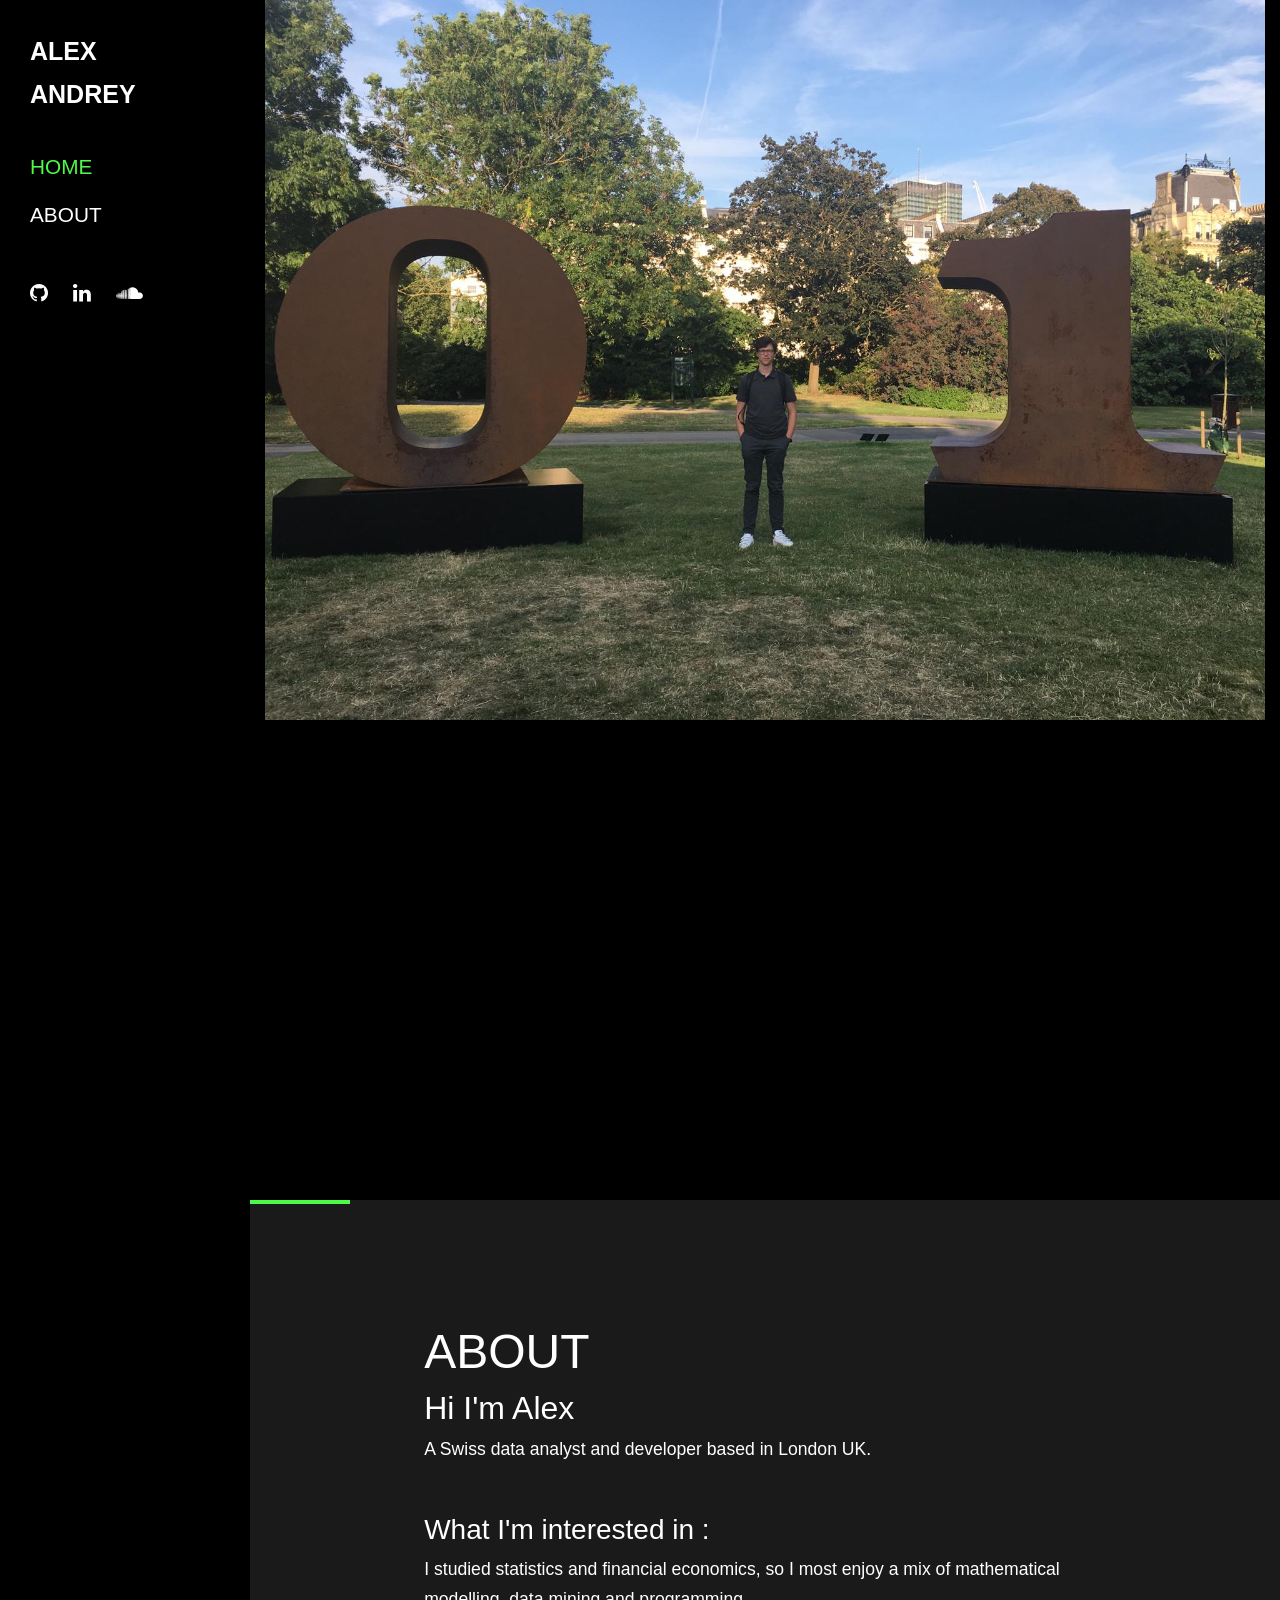
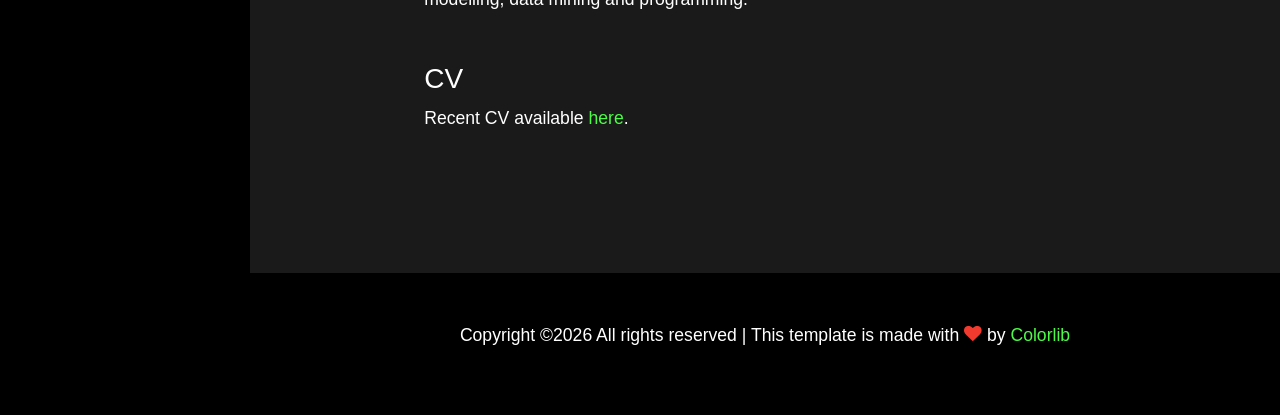
==== commit 66e18a37: "edits" ====
--- a/index.html
+++ b/index.html
@@ -89,15 +89,12 @@
               <!-- <div data-aos="fade-up"  data-aos-delay="0"> -->
               <h2 class="text-white">Hi I'm Alex</h2>
               <p>A Swiss data analyst and developer based in London UK.</p>
-              <p>I'm currently at <a href="https://arup.com">Arup</a> working on some cool stuff with my colleagues in the <a href="https://medium.com/arupcitymodelling">City Modelling Lab</a>.</p>
 
               <h3 class="text-white mt-5">What I'm interested in :</h3>
               <p>I studied statistics and financial economics, so I most enjoy a mix of mathematical modelling, data mining and programming.</p>
-              <p></p>
-
 
               <h3 class="text-white mt-5">CV</h3>
-              <p>Recent CV available <a href="https://drive.google.com/open?id=1_7TAoI48FYavGQnTejraCmC-jVr9Dq-_">here</a>.</p>
+              <p>Recent CV available <a href="https://drive.google.com/file/d/11PUI2QkSZpxab9soH6qQWE35Y_qlcbMp/view?usp=sharing">here</a>.</p>
 
 
               <!-- <h3 class="text-white mt-5">Contact</h3>
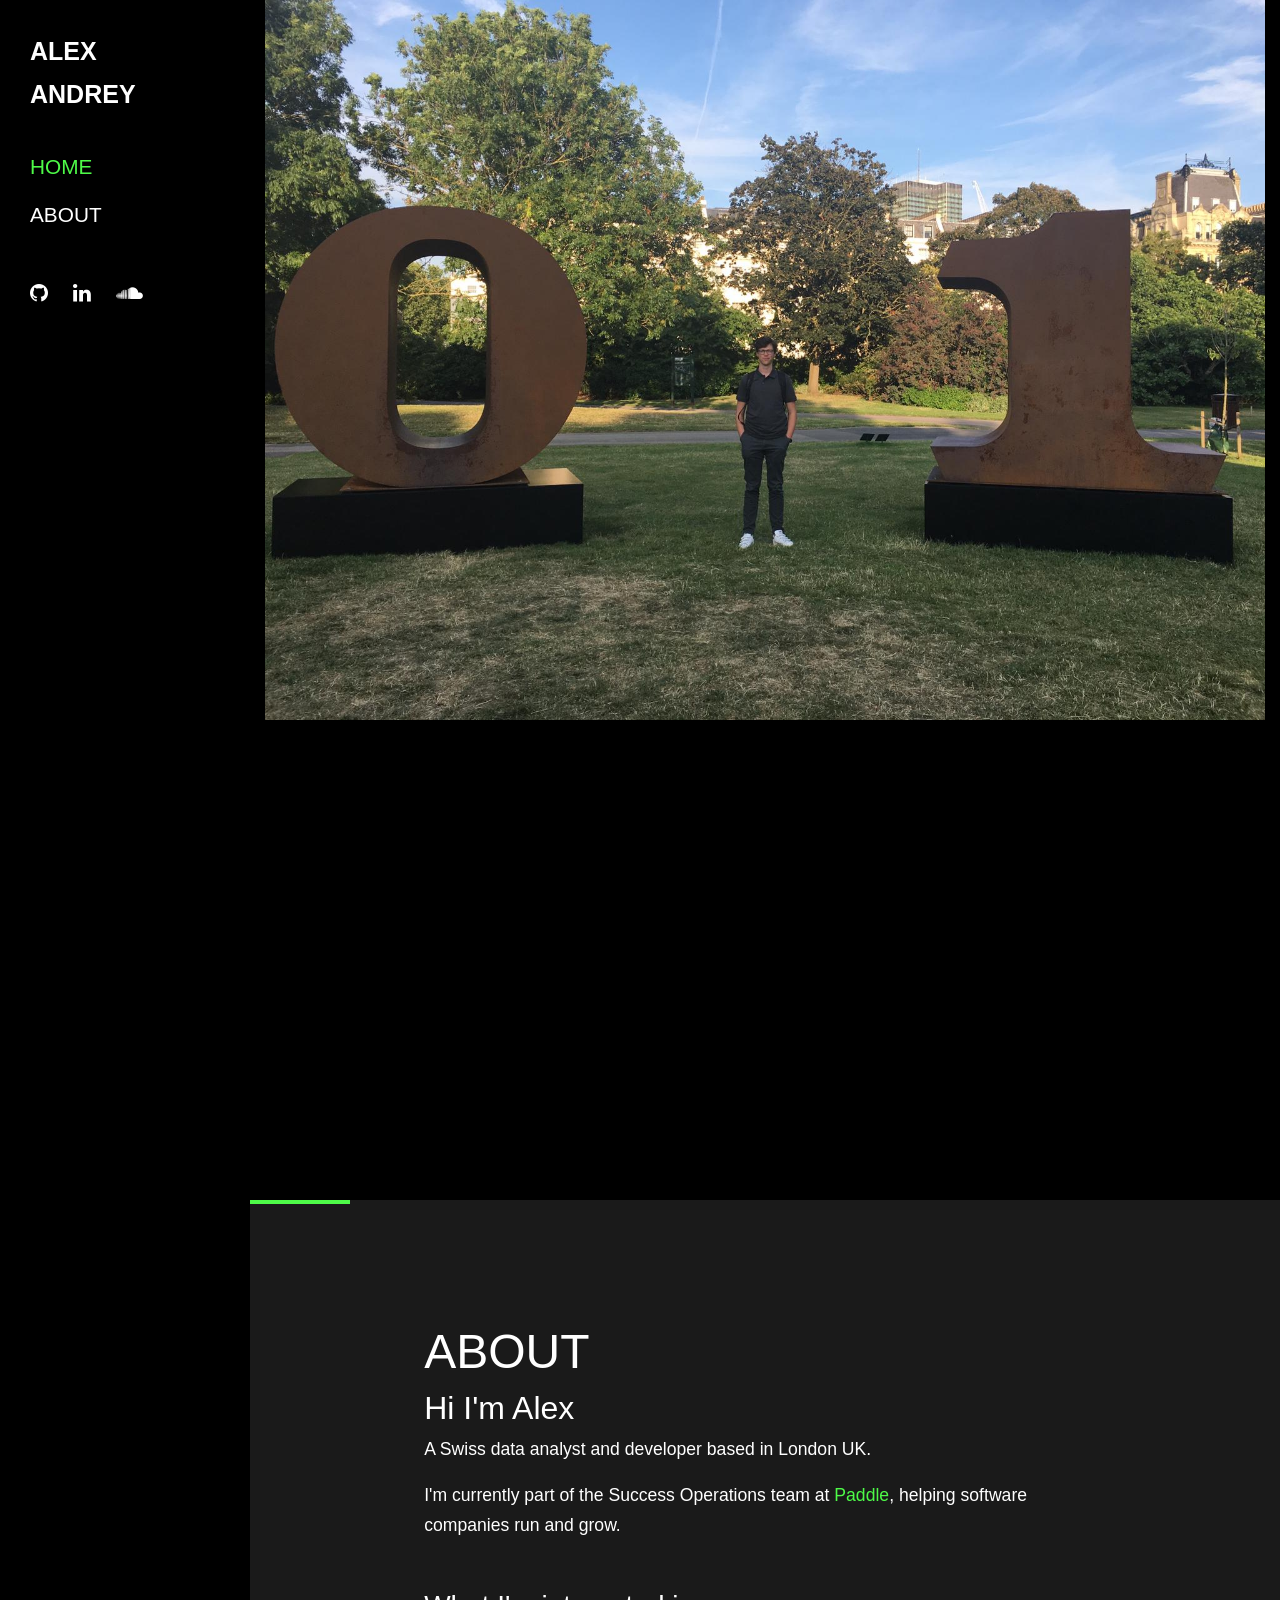
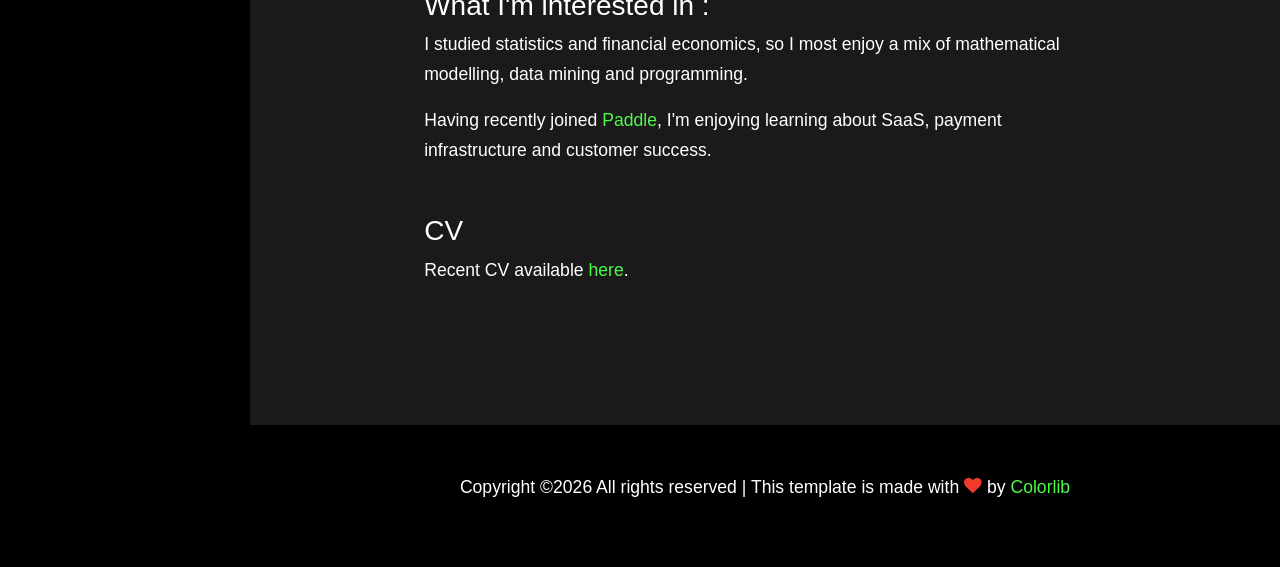
==== commit 21f27e92: "added new job" ====
--- a/index.html
+++ b/index.html
@@ -89,9 +89,11 @@
               <!-- <div data-aos="fade-up"  data-aos-delay="0"> -->
               <h2 class="text-white">Hi I'm Alex</h2>
               <p>A Swiss data analyst and developer based in London UK.</p>
+              <p>I'm currently part of the Success Operations team at <a href="https://paddle.com/">Paddle</a>, helping software companies run and grow</a>.</p>
 
               <h3 class="text-white mt-5">What I'm interested in :</h3>
               <p>I studied statistics and financial economics, so I most enjoy a mix of mathematical modelling, data mining and programming.</p>
+              <p>Having recently joined <a href="https://paddle.com/">Paddle</a>, I'm enjoying learning about SaaS, payment infrastructure and customer success.</p>
 
               <h3 class="text-white mt-5">CV</h3>
               <p>Recent CV available <a href="https://drive.google.com/file/d/11PUI2QkSZpxab9soH6qQWE35Y_qlcbMp/view?usp=sharing">here</a>.</p>
@@ -178,4 +180,4 @@
   <script src="js/main.js"></script>
     
   </body>
-</html>+</html>
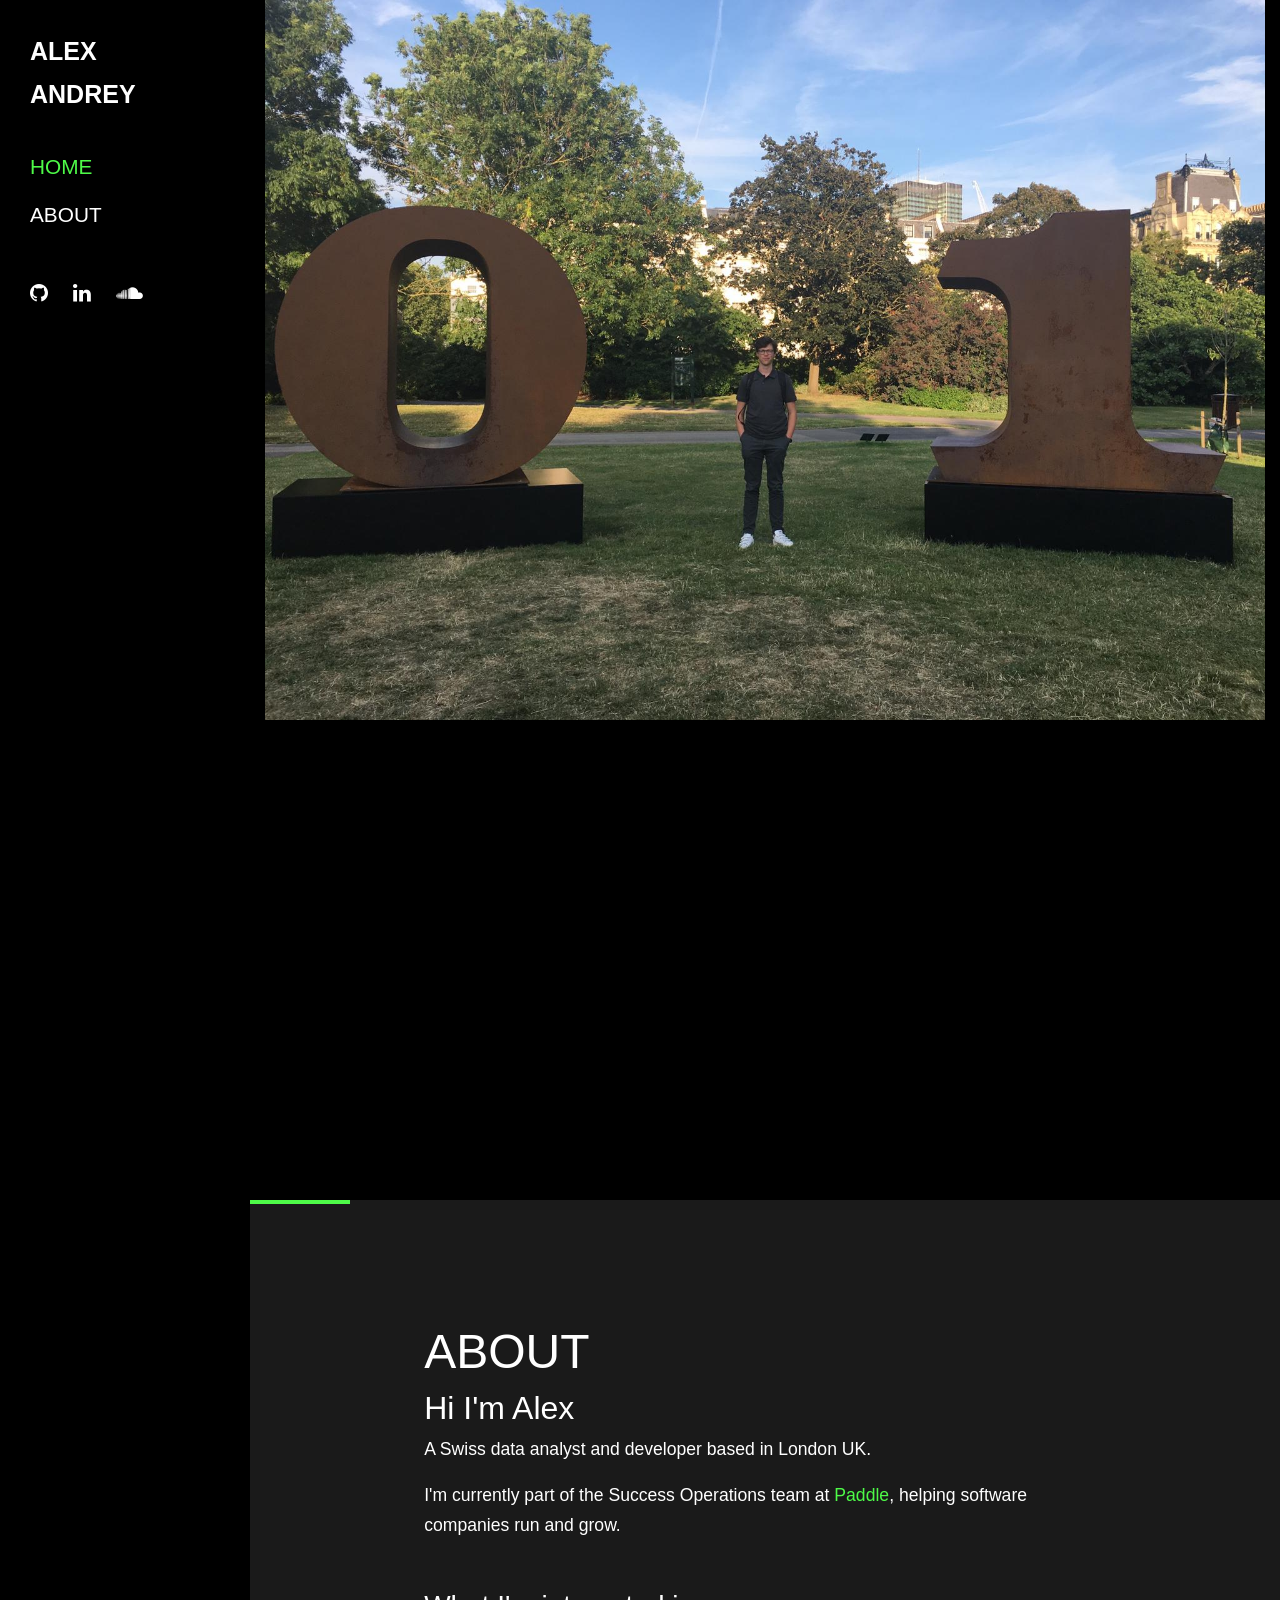
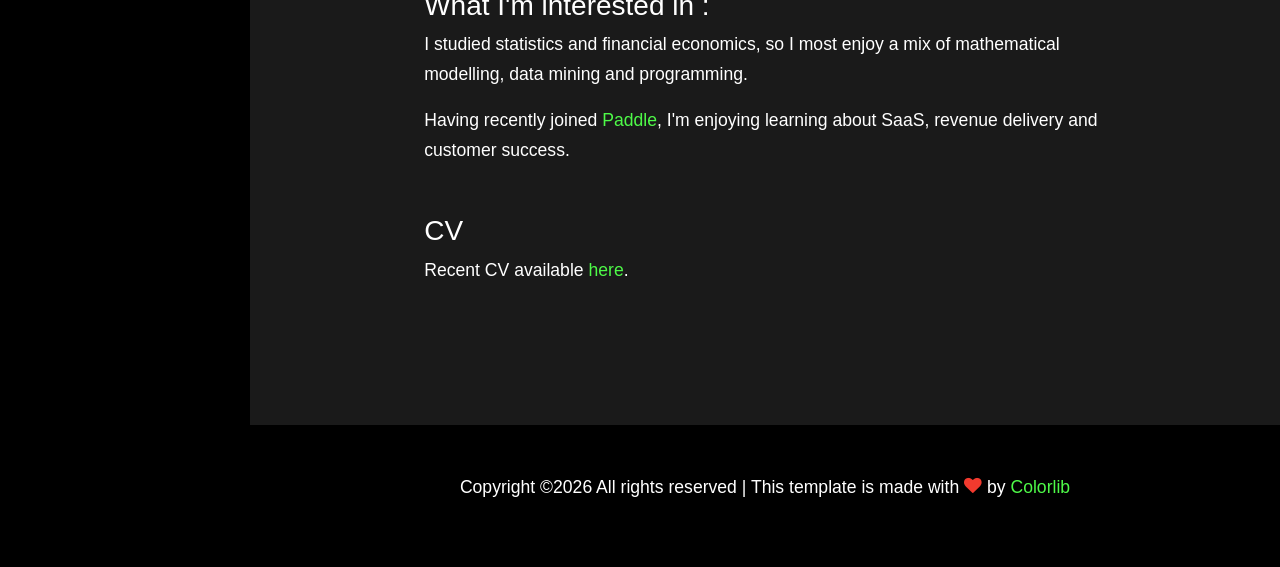
==== commit 1065a7bd: "Update index.html" ====
--- a/index.html
+++ b/index.html
@@ -93,7 +93,7 @@
 
               <h3 class="text-white mt-5">What I'm interested in :</h3>
               <p>I studied statistics and financial economics, so I most enjoy a mix of mathematical modelling, data mining and programming.</p>
-              <p>Having recently joined <a href="https://paddle.com/">Paddle</a>, I'm enjoying learning about SaaS, payment infrastructure and customer success.</p>
+              <p>Having recently joined <a href="https://paddle.com/">Paddle</a>, I'm enjoying learning about SaaS, revenue delivery and customer success.</p>
 
               <h3 class="text-white mt-5">CV</h3>
               <p>Recent CV available <a href="https://drive.google.com/file/d/11PUI2QkSZpxab9soH6qQWE35Y_qlcbMp/view?usp=sharing">here</a>.</p>
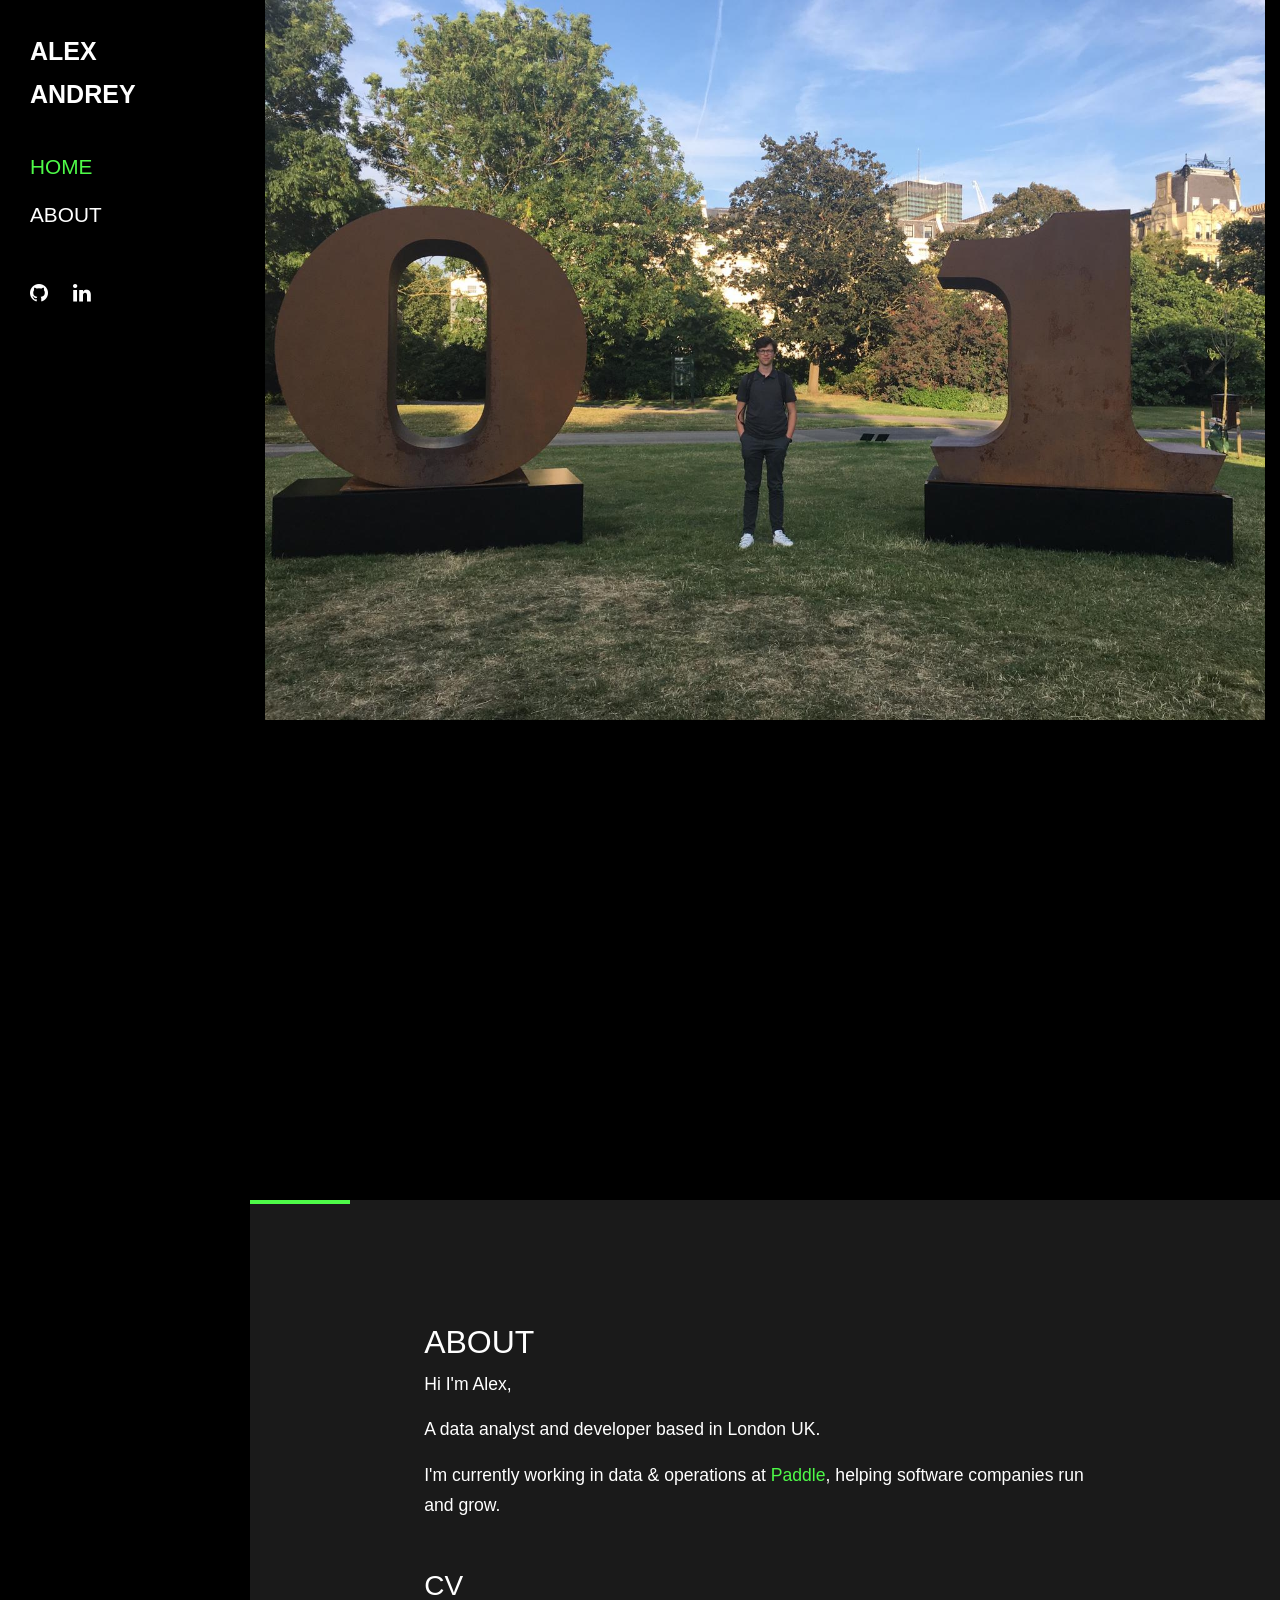
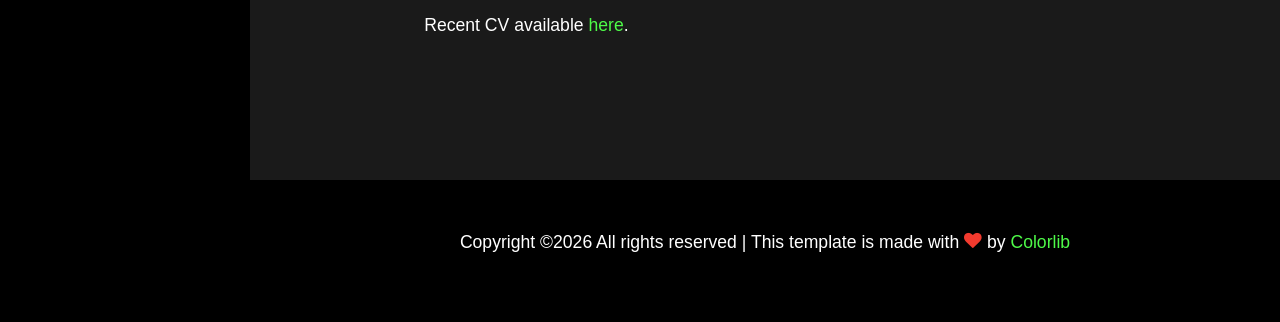
==== commit 5872434e: "remove history" ====
--- a/index.html
+++ b/index.html
@@ -67,7 +67,6 @@
       <ul class="social js-clone-nav">
         <li><a href="https://github.com/alex-andrey"><span class="icon-github"></span></a></li>
         <li><a href="https://linkedin.com/in/alex-andrey-402"><span class="icon-linkedin"></span></a></li>
-        <li><a href="https://soundcloud.com/alex-gva1"><span class="icon-soundcloud"></span></a></li>
       </ul>
     </div>
   </header> 
@@ -84,16 +83,12 @@
           <div class="row justify-content-center">
             <div class="col-md-8">
 
-              <h2 class="heading text-uppercase text-white" style="font-size: 3rem;">About</h2>
+              <h2 class="heading text-uppercase text-white" style="font-size: 2rem;">About</h2>
               <!-- <figure class="mb-5"><img src="images/me.JPG" alt="Image" class="img-fluid w-50 rounded"></figure> -->
               <!-- <div data-aos="fade-up"  data-aos-delay="0"> -->
-              <h2 class="text-white">Hi I'm Alex</h2>
-              <p>A Swiss data analyst and developer based in London UK.</p>
-              <p>I'm currently part of the Success Operations team at <a href="https://paddle.com/">Paddle</a>, helping software companies run and grow</a>.</p>
-
-              <h3 class="text-white mt-5">What I'm interested in :</h3>
-              <p>I studied statistics and financial economics, so I most enjoy a mix of mathematical modelling, data mining and programming.</p>
-              <p>Having recently joined <a href="https://paddle.com/">Paddle</a>, I'm enjoying learning about SaaS, revenue delivery and customer success.</p>
+              <p>Hi I'm Alex,</p>
+              <p>A data analyst and developer based in London UK.</p>
+              <p>I'm currently working in data & operations at <a href="https://paddle.com/">Paddle</a>, helping software companies run and grow</a>.</p>
 
               <h3 class="text-white mt-5">CV</h3>
               <p>Recent CV available <a href="https://drive.google.com/file/d/11PUI2QkSZpxab9soH6qQWE35Y_qlcbMp/view?usp=sharing">here</a>.</p>
